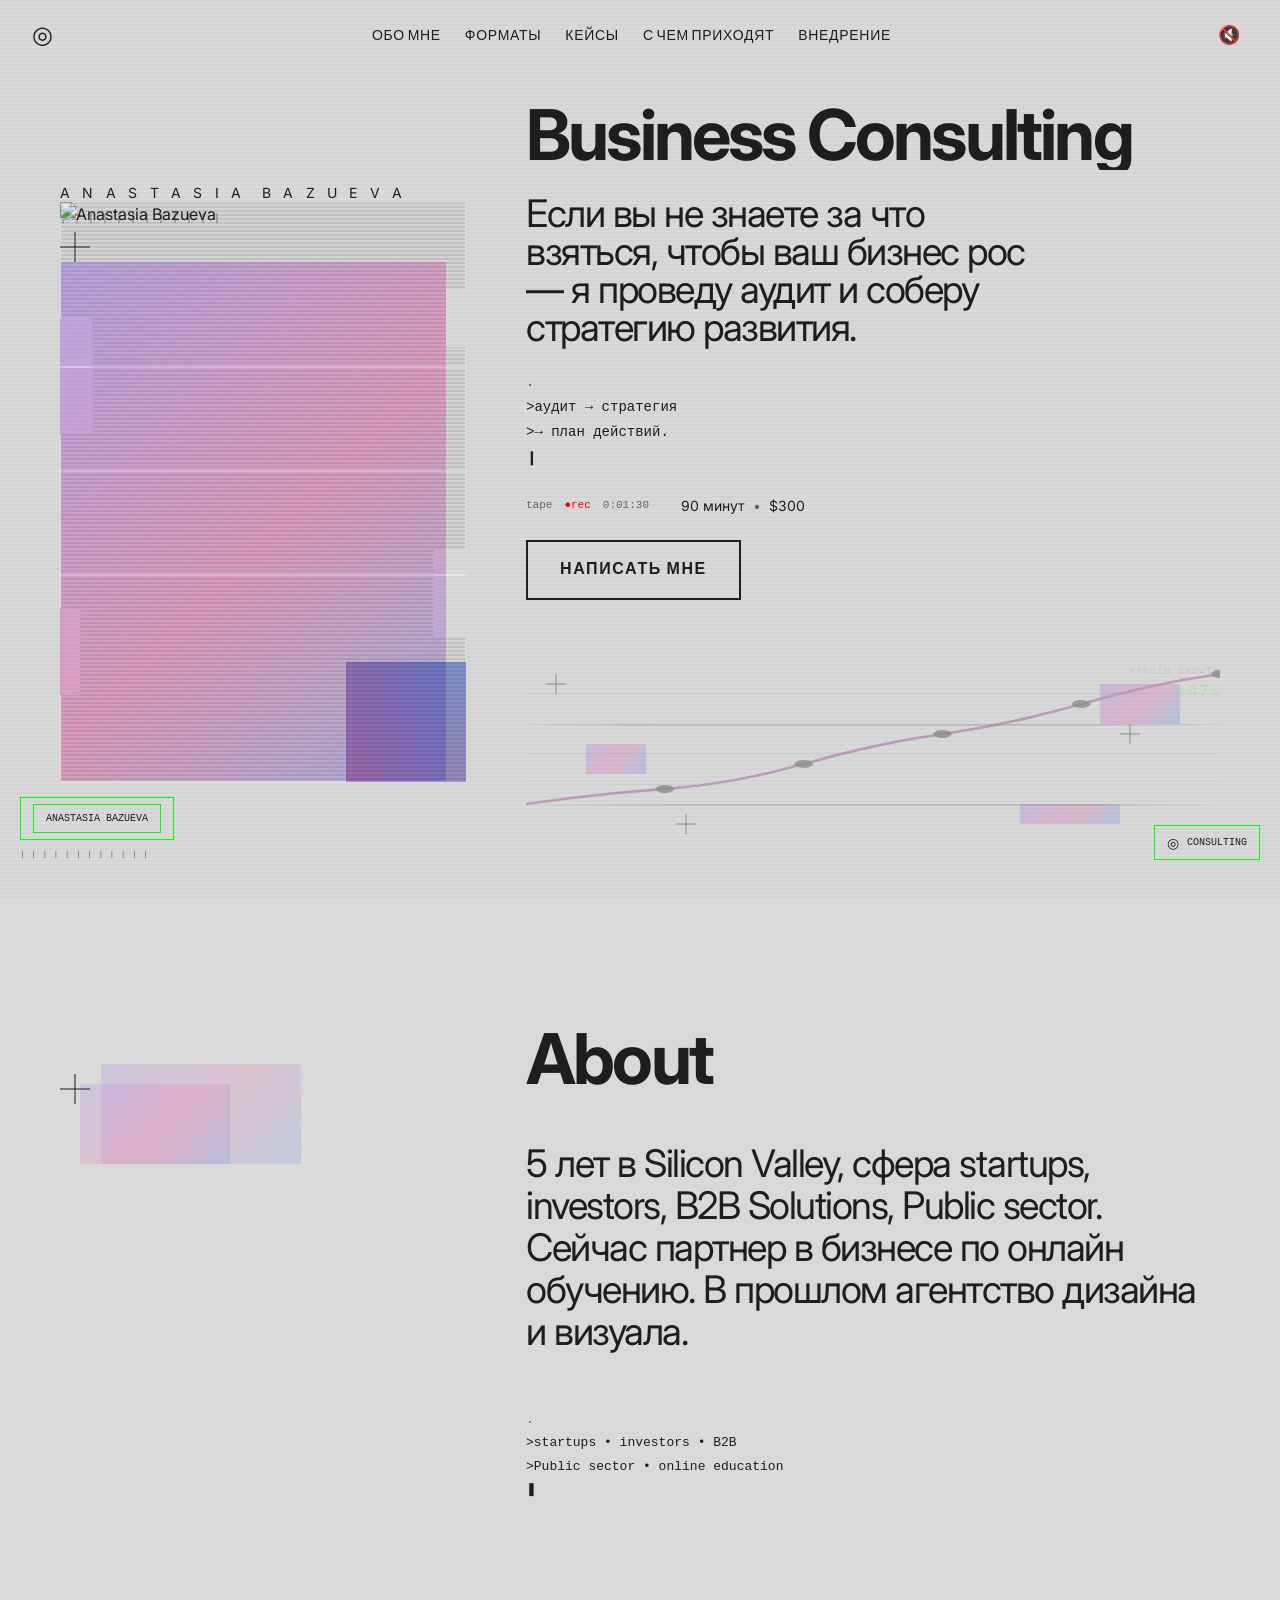
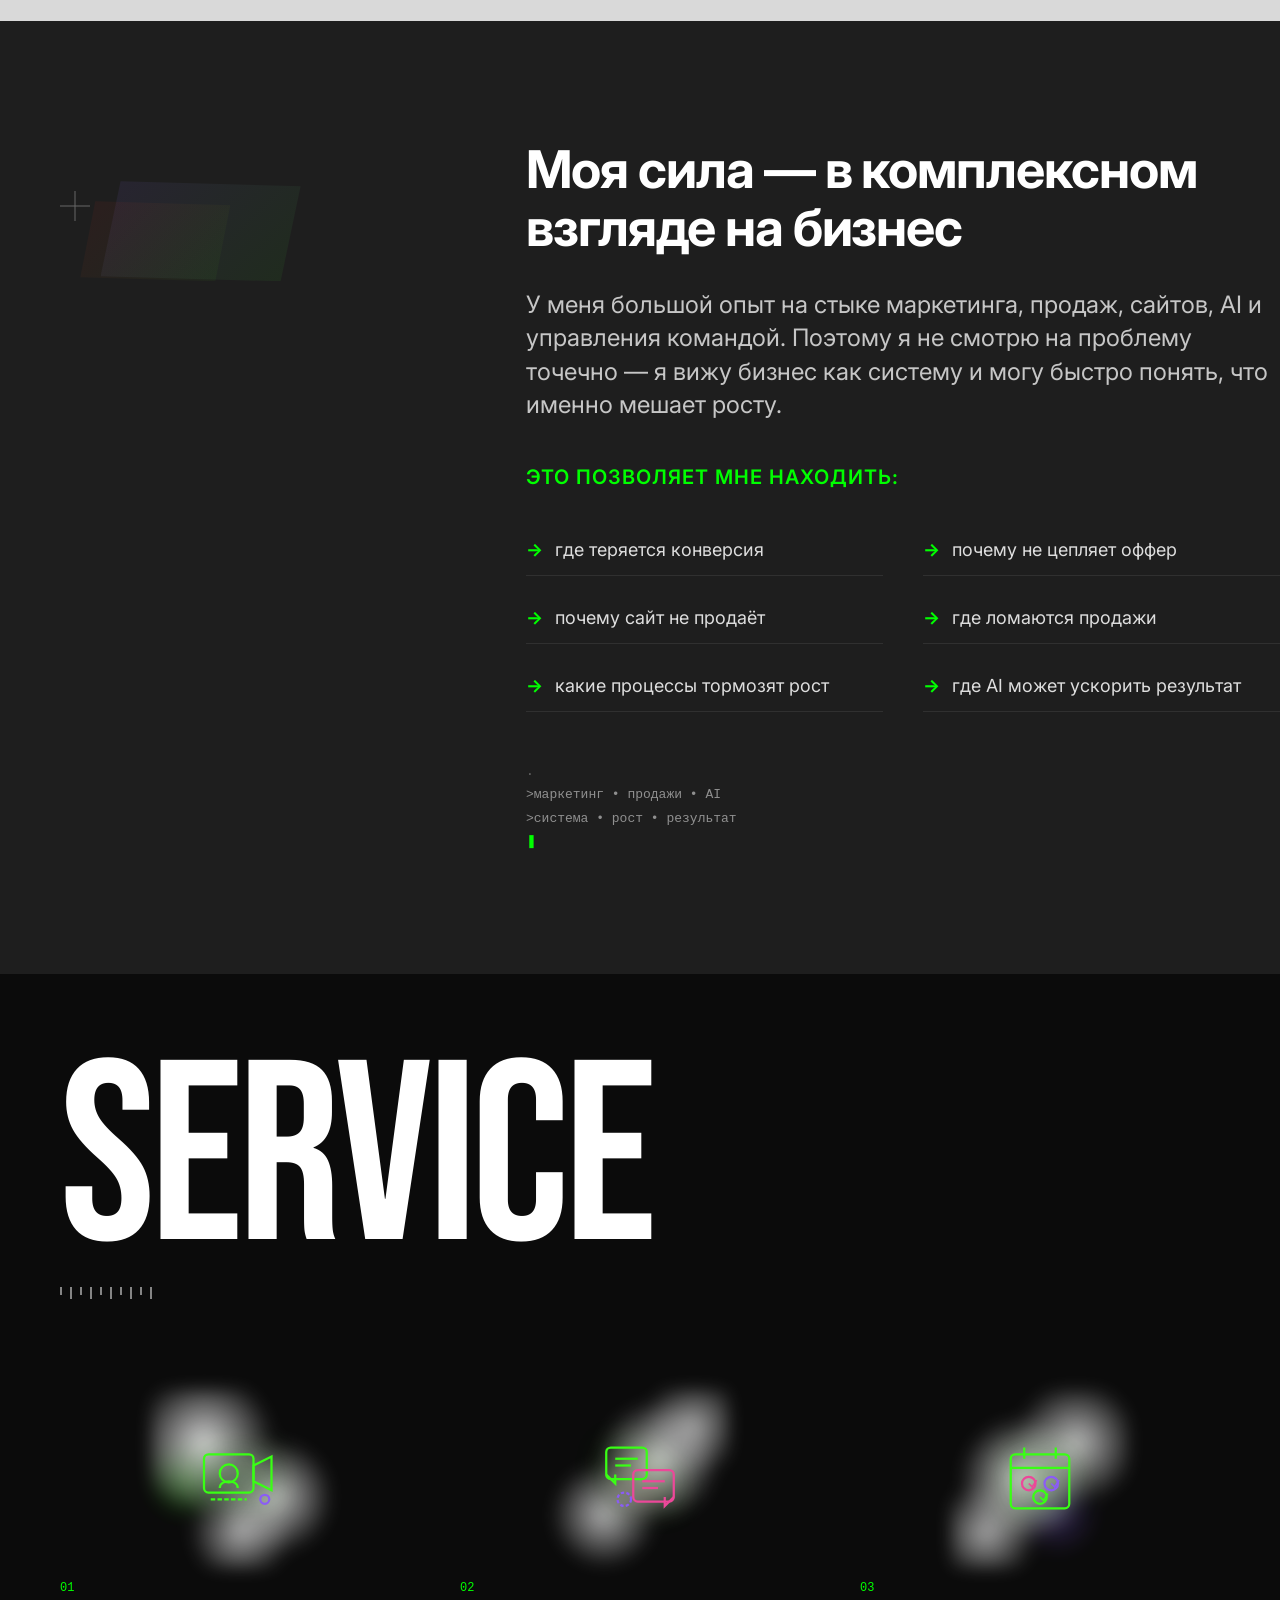
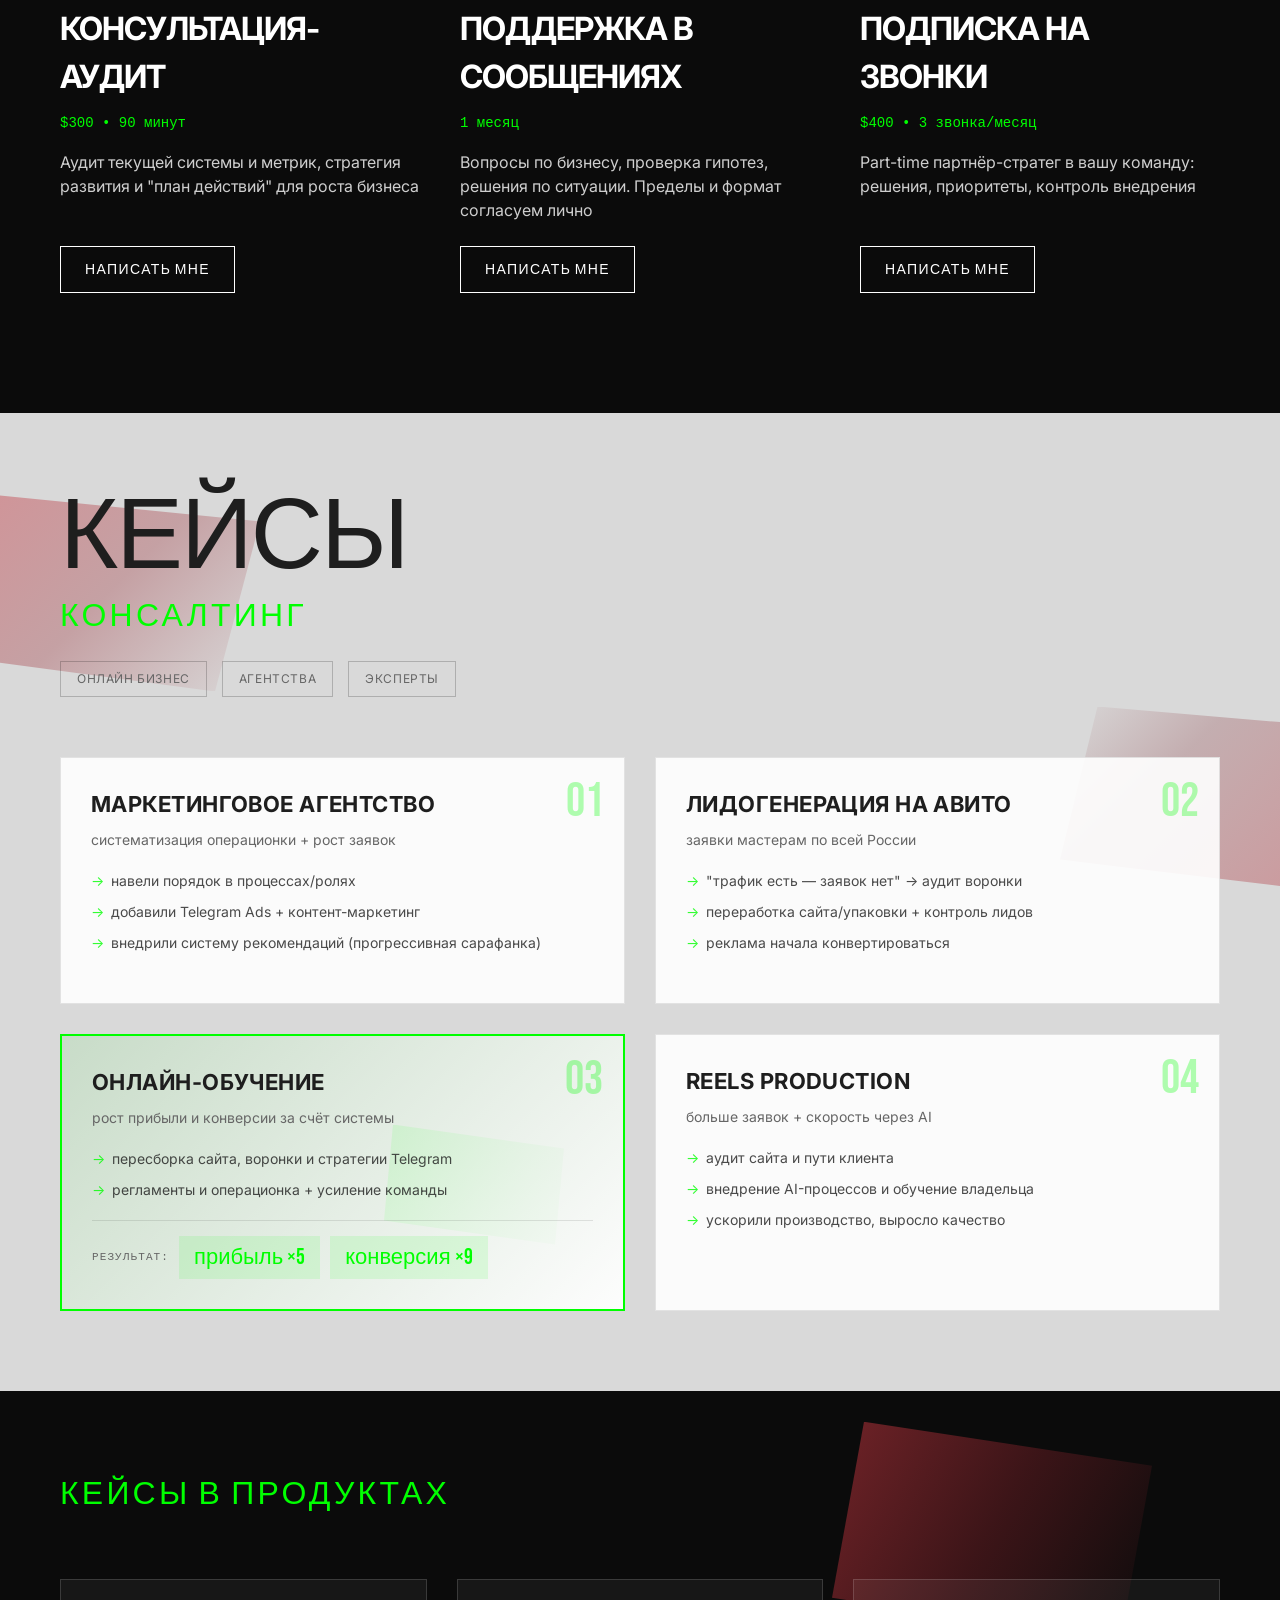
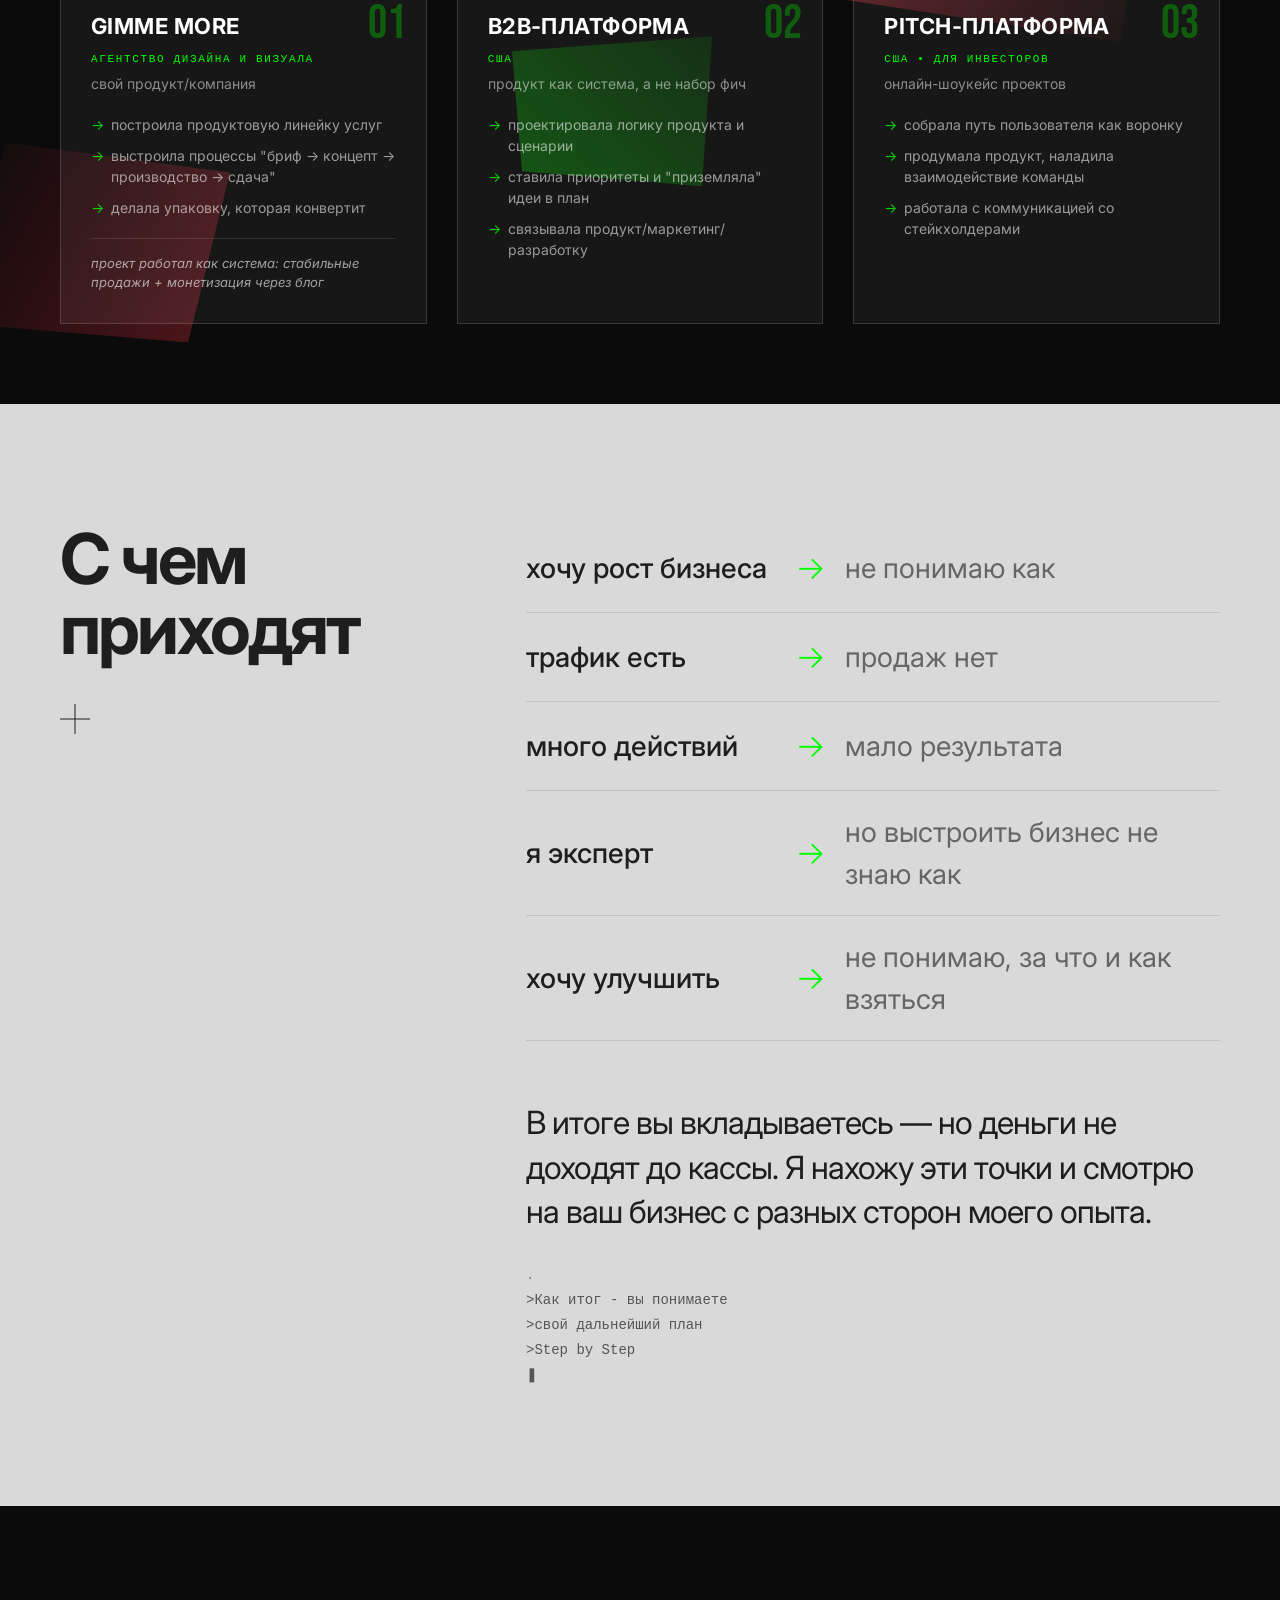
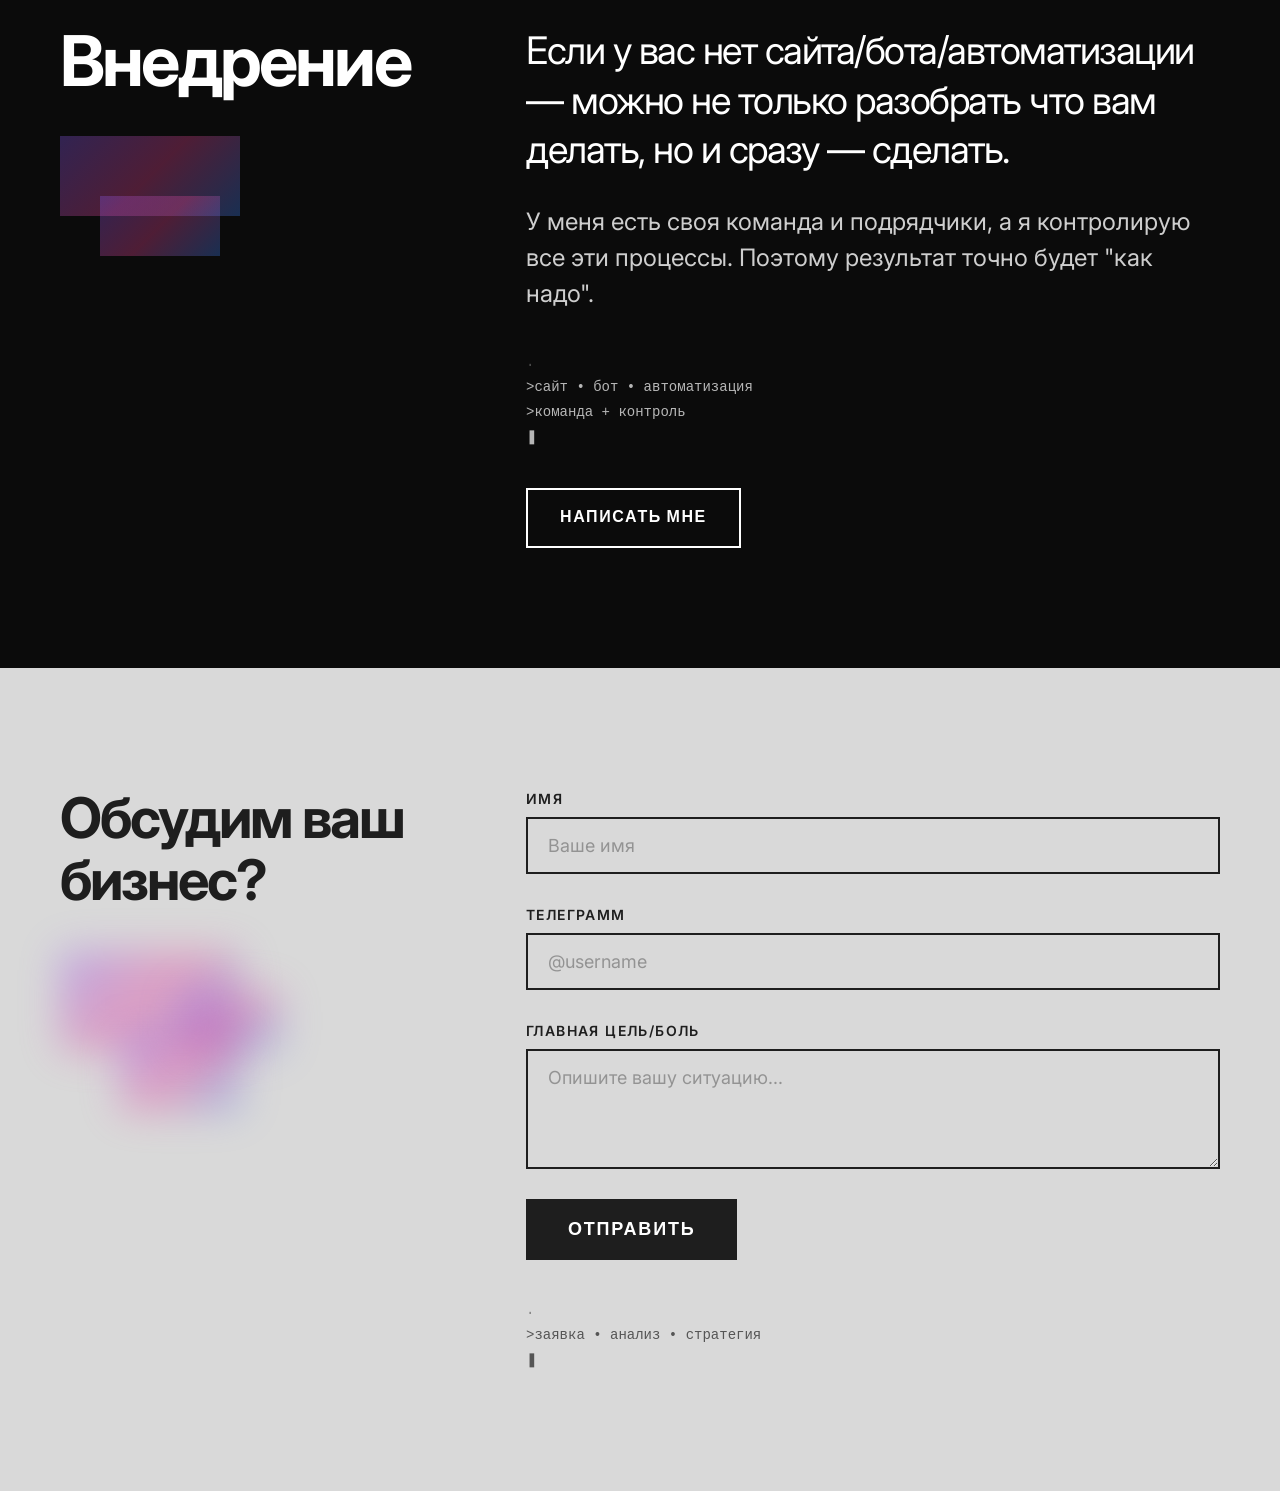
==== index.html @ 1987c14e "Add Strength section - Моя сила в комплексном взгляде на бизнес" ====
<!DOCTYPE html>
<html lang="ru">
<head>
    <meta charset="UTF-8">
    <meta name="viewport" content="width=device-width, initial-scale=1.0">
    
    <!-- Google Site Verification -->
    <meta name="google-site-verification" content="x9IUlZt-P3_y-FMjSWGEfoLqw23lVJNeAgJu95yqfCg" />
    
    <!-- SEO Meta Tags -->
    <title>Бизнес-консультант Анастасия Базуева | Консультации по развитию бизнеса онлайн</title>
    <meta name="description" content="Бизнес-консультант с опытом в Silicon Valley. Аудит бизнеса, стратегия роста, увеличение прибыли. Консультации онлайн: анализ метрик, воронки продаж, план действий. От $300 за сессию.">
    <meta name="keywords" content="бизнес консультант, консультация онлайн бизнеса, как увеличить прибыль, рост бизнеса, аудит бизнеса, стратегия развития бизнеса, бизнес консалтинг, увеличение продаж, воронка продаж, бизнес стратег, консультант по бизнесу онлайн">
    <meta name="author" content="Анастасия Базуева">
    <meta name="robots" content="index, follow">
    <link rel="canonical" href="https://bazuevaconasulting.netlify.app/">
    
    <!-- Open Graph / Facebook -->
    <meta property="og:type" content="website">
    <meta property="og:url" content="https://bazuevaconasulting.netlify.app/">
    <meta property="og:title" content="Бизнес-консультант Анастасия Базуева | Стратегия роста вашего бизнеса">
    <meta property="og:description" content="Аудит бизнеса и стратегия развития от консультанта с опытом в Silicon Valley. Консультации онлайн от $300.">
    <meta property="og:image" content="https://bazuevaconasulting.netlify.app/photo.png">
    <meta property="og:locale" content="ru_RU">
    
    <!-- Twitter -->
    <meta name="twitter:card" content="summary_large_image">
    <meta name="twitter:url" content="https://bazuevaconasulting.netlify.app/">
    <meta name="twitter:title" content="Бизнес-консультант Анастасия Базуева | Стратегия роста вашего бизнеса">
    <meta name="twitter:description" content="Аудит бизнеса и стратегия развития от консультанта с опытом в Silicon Valley. Консультации онлайн от $300.">
    <meta name="twitter:image" content="https://bazuevaconasulting.netlify.app/photo.png">
    <link rel="preconnect" href="https://fonts.googleapis.com">
    <link rel="preconnect" href="https://fonts.gstatic.com" crossorigin>
    <link href="https://fonts.googleapis.com/css2?family=Bebas+Neue&family=Inter:wght@400;500;600;700&display=swap" rel="stylesheet">
    <link rel="stylesheet" href="styles.css">
    
    <!-- Schema.org Structured Data -->
    <script type="application/ld+json">
    {
        "@context": "https://schema.org",
        "@type": "ProfessionalService",
        "name": "Анастасия Базуева - Бизнес Консалтинг",
        "description": "Бизнес-консультант с опытом в Silicon Valley. Аудит бизнеса, стратегия роста, увеличение прибыли.",
        "url": "https://bazuevaconasulting.netlify.app/",
        "image": "https://bazuevaconasulting.netlify.app/photo.png",
        "priceRange": "$300-$400",
        "serviceType": ["Бизнес-консультации", "Аудит бизнеса", "Стратегия развития"],
        "founder": {
            "@type": "Person",
            "name": "Анастасия Базуева",
            "jobTitle": "Бизнес-консультант",
            "sameAs": "https://t.me/nastyabazueva"
        },
        "hasOfferCatalog": {
            "@type": "OfferCatalog",
            "name": "Услуги консалтинга",
            "itemListElement": [
                {
                    "@type": "Offer",
                    "name": "Консультация-аудит",
                    "description": "Аудит текущей системы и метрик, стратегия развития",
                    "price": "300",
                    "priceCurrency": "USD"
                },
                {
                    "@type": "Offer",
                    "name": "Подписка на звонки",
                    "description": "Part-time партнёр-стратег в вашу команду",
                    "price": "400",
                    "priceCurrency": "USD"
                }
            ]
        }
    }
    </script>
</head>
<body>
    <!-- Глобальные глитч-эффекты -->
    <div class="glitch-lines"></div>
    <div class="glitch-bar glitch-bar--1"></div>
    <div class="glitch-bar glitch-bar--2"></div>
    <div class="glitch-bar glitch-bar--3"></div>
    
    <!-- Canvas для эффекта шума -->
    <canvas id="noise-canvas"></canvas>

    <!-- Header -->
    <header class="header">
        <div class="header__container">
            <div class="header__logo">
                <a href="#" class="header__logo-link">
                    <span class="header__icon">◎</span>
                </a>
            </div>
            
            <nav class="header__nav">
                <a href="#about" class="nav__link">ОБО МНЕ</a>
                <a href="#formats" class="nav__link">ФОРМАТЫ</a>
                <a href="#cases" class="nav__link">КЕЙСЫ</a>
                <a href="#problems" class="nav__link">С ЧЕМ ПРИХОДЯТ</a>
                <a href="#implementation" class="nav__link">ВНЕДРЕНИЕ</a>
            </nav>
            
            <button class="header__sound-btn">
                <span class="sound-icon">🔇</span>
            </button>
        </div>
    </header>

    <!-- Floating Side Labels -->
    <div class="floating-label floating-label--left">
        <a href="#" class="floating-label__link">
            <span class="floating-label__box">ANASTASIA BAZUEVA</span>
        </a>
        <span class="floating-label__ticker">| | | | | | | | | | | |</span>
    </div>
    
    <div class="floating-label floating-label--right">
        <a href="#" class="floating-label__link">
            <span class="floating-label__icon">◎</span>
            <span class="floating-label__text">CONSULTING</span>
        </a>
    </div>

    <!-- Hero Section -->
    <section class="hero">
        <div class="hero__container">
            <!-- Левая часть - Глитч-элементы -->
            <div class="hero__left">
                <div class="hero__brand">
                    <span class="brand__name">A N A S T A S I A&nbsp;&nbsp;B A Z U E V A</span>
                    <span class="brand__ticker">| | | | | | | | | | | |</span>
                </div>
                
                <!-- Декоративный крест -->
                <div class="hero__cross">
                    <span class="cross__horizontal"></span>
                    <span class="cross__vertical"></span>
                </div>
                
                <!-- Фото с глитч-эффектом -->
                <div class="hero__photo-container">
                    <div class="hero__photo-glitch">
                        <img src="photo.png" alt="Anastasia Bazueva" class="hero__photo hero__photo--main">
                        <img src="photo.png" alt="" class="hero__photo hero__photo--r" aria-hidden="true">
                        <img src="photo.png" alt="" class="hero__photo hero__photo--g" aria-hidden="true">
                        <img src="photo.png" alt="" class="hero__photo hero__photo--b" aria-hidden="true">
                    </div>
                    <div class="hero__photo-scanlines"></div>
                    <div class="hero__photo-noise"></div>
                </div>
                
                <!-- Глитч-декоративные элементы -->
                <div class="glitch-decor">
                    <div class="glitch-decor__shape glitch-decor__shape--1"></div>
                    <div class="glitch-decor__shape glitch-decor__shape--2"></div>
                    <div class="glitch-decor__lines">
                        <span></span><span></span><span></span>
                    </div>
                </div>
            </div>
            
            <!-- Правая часть с текстом -->
            <div class="hero__content">
                <div class="hero__title-wrapper">
                    <h1 class="hero__title">Business Consulting</h1>
                </div>
                
                <div class="hero__description">
                    <p class="hero__text">
                        Если вы не знаете за что взяться, чтобы ваш бизнес рос — я проведу аудит и соберу стратегию развития.
                    </p>
                </div>
                
                <div class="hero__terminal">
                    <span class="terminal__prompt">.</span>
                    <span class="terminal__line">>аудит → стратегия</span>
                    <span class="terminal__line">>→ план действий.</span>
                    <span class="terminal__cursor">❙︎</span>
                </div>
                
                <div class="hero__meta">
                    <div class="meta__tape">
                        <span class="tape__label">tape</span>
                        <span class="tape__rec">●rec</span>
                        <span class="tape__time">0:01:30</span>
                    </div>
                    <div class="meta__price">
                        <span class="price__duration">90 минут</span>
                        <span class="price__separator">•</span>
                        <span class="price__amount">$300</span>
                    </div>
                </div>
                
                <a href="#contact" class="hero__cta">
                    <span class="cta__text">НАПИСАТЬ МНЕ</span>
                </a>
                
                <!-- График роста маржи с глитч-элементами -->
                <div class="hero__chart-wrapper">
                    <!-- Крестики -->
                    <div class="chart__cross chart__cross--1">
                        <span class="cross__h"></span>
                        <span class="cross__v"></span>
                    </div>
                    <div class="chart__cross chart__cross--2">
                        <span class="cross__h"></span>
                        <span class="cross__v"></span>
                    </div>
                    <div class="chart__cross chart__cross--3">
                        <span class="cross__h"></span>
                        <span class="cross__v"></span>
                    </div>
                    
                    <!-- Глитч-блоки -->
                    <div class="chart__glitch chart__glitch--1"></div>
                    <div class="chart__glitch chart__glitch--2"></div>
                    <div class="chart__glitch chart__glitch--3"></div>
                    
                    <!-- График -->
                    <div class="hero__chart">
                        <svg class="chart__svg" viewBox="0 0 300 150" preserveAspectRatio="none">
                            <!-- Сетка -->
                            <line class="chart__grid-line" x1="0" y1="30" x2="300" y2="30"/>
                            <line class="chart__grid-line" x1="0" y1="60" x2="300" y2="60"/>
                            <line class="chart__grid-line" x1="0" y1="90" x2="300" y2="90"/>
                            <line class="chart__grid-line" x1="0" y1="120" x2="300" y2="120"/>
                            
                            <!-- Основная линия графика -->
                            <path class="chart__line chart__line--main" d="M0,140 Q30,130 60,125 T120,100 T180,70 T240,40 T300,10" fill="none"/>
                            
                            <!-- Глитч-линии -->
                            <path class="chart__line chart__line--glitch1" d="M0,140 Q30,130 60,125 T120,100 T180,70 T240,40 T300,10" fill="none"/>
                            <path class="chart__line chart__line--glitch2" d="M0,140 Q30,130 60,125 T120,100 T180,70 T240,40 T300,10" fill="none"/>
                            
                            <!-- Заливка под графиком -->
                            <path class="chart__area" d="M0,140 Q30,130 60,125 T120,100 T180,70 T240,40 T300,10 L300,150 L0,150 Z"/>
                            
                            <!-- Точки -->
                            <circle class="chart__dot" cx="60" cy="125" r="4"/>
                            <circle class="chart__dot" cx="120" cy="100" r="4"/>
                            <circle class="chart__dot" cx="180" cy="70" r="4"/>
                            <circle class="chart__dot" cx="240" cy="40" r="4"/>
                            <circle class="chart__dot" cx="300" cy="10" r="4"/>
                        </svg>
                        <div class="chart__label">
                            <span class="chart__label-text">margin growth</span>
                            <span class="chart__label-value">+47%</span>
                        </div>
                    </div>
                    
                    <!-- Дополнительные глитч-полосы -->
                    <div class="chart__scanline chart__scanline--1"></div>
                    <div class="chart__scanline chart__scanline--2"></div>
                </div>
            </div>
        </div>
    </section>

    <!-- About Section -->
    <section id="about" class="about">
        <div class="about__container">
            <!-- Левая часть - с глитч-элементами -->
            <div class="about__left">
                <div class="about__glitch-decor">
                    <div class="about__glitch-shape about__glitch-shape--1"></div>
                    <div class="about__glitch-shape about__glitch-shape--2"></div>
                </div>
                <div class="about__cross">
                    <span class="cross__horizontal"></span>
                    <span class="cross__vertical"></span>
                </div>
            </div>
            
            <!-- Правая часть - весь контент -->
            <div class="about__content">
                <h2 class="about__title">About</h2>
                
                <div class="about__text-block">
                    <p class="about__text">
                        5 лет в Silicon Valley, сфера startups, investors, B2B Solutions, Public sector. Сейчас партнер в бизнесе по онлайн обучению. В прошлом агентство дизайна и визуала.
                    </p>
                </div>
                
                <div class="about__terminal">
                    <span class="terminal__prompt">.</span>
                    <span class="terminal__line">>startups • investors • B2B</span>
                    <span class="terminal__line">>Public sector • online education</span>
                    <span class="terminal__cursor">❚︎</span>
                </div>
            </div>
        </div>
    </section>


    <!-- Strength Section -->
    <section id="strength" class="strength">
        <div class="strength__container">
            <!-- Левая часть - декор -->
            <div class="strength__left">
                <div class="strength__glitch-decor">
                    <div class="strength__glitch-shape strength__glitch-shape--1"></div>
                    <div class="strength__glitch-shape strength__glitch-shape--2"></div>
                </div>
                <div class="strength__cross">
                    <span class="cross__horizontal"></span>
                    <span class="cross__vertical"></span>
                </div>
            </div>
            
            <!-- Правая часть - контент -->
            <div class="strength__content">
                <h2 class="strength__title">Моя сила — в комплексном взгляде на бизнес</h2>
                
                <div class="strength__text-block">
                    <p class="strength__text">
                        У меня большой опыт на стыке маркетинга, продаж, сайтов, AI и управления командой.
                        Поэтому я не смотрю на проблему точечно — я вижу бизнес как систему и могу быстро понять, что именно мешает росту.
                    </p>
                </div>
                
                <div class="strength__subtitle">
                    <span class="strength__subtitle-text">Это позволяет мне находить:</span>
                </div>
                
                <div class="strength__bullets">
                    <div class="strength__bullet">
                        <span class="strength__bullet-arrow">&rarr;</span>
                        <span class="strength__bullet-text">где теряется конверсия</span>
                    </div>
                    <div class="strength__bullet">
                        <span class="strength__bullet-arrow">&rarr;</span>
                        <span class="strength__bullet-text">почему не цепляет оффер</span>
                    </div>
                    <div class="strength__bullet">
                        <span class="strength__bullet-arrow">&rarr;</span>
                        <span class="strength__bullet-text">почему сайт не продаёт</span>
                    </div>
                    <div class="strength__bullet">
                        <span class="strength__bullet-arrow">&rarr;</span>
                        <span class="strength__bullet-text">где ломаются продажи</span>
                    </div>
                    <div class="strength__bullet">
                        <span class="strength__bullet-arrow">&rarr;</span>
                        <span class="strength__bullet-text">какие процессы тормозят рост</span>
                    </div>
                    <div class="strength__bullet">
                        <span class="strength__bullet-arrow">&rarr;</span>
                        <span class="strength__bullet-text">где AI может ускорить результат</span>
                    </div>
                </div>
                
                <div class="strength__terminal">
                    <span class="terminal__prompt">.</span>
                    <span class="terminal__line">&gt;маркетинг &bull; продажи &bull; AI</span>
                    <span class="terminal__line">&gt;система &bull; рост &bull; результат</span>
                    <span class="terminal__cursor">&#10074;&#xFE0E;</span>
                </div>
            </div>
        </div>
    </section>

    <!-- Formats Section -->
    <section id="formats" class="formats">
        <!-- Большой заголовок SERVICE -->
        <div class="formats__header">
            <h2 class="formats__title">SERVICE</h2>
            <div class="formats__ticker">
                <span></span><span></span><span></span><span></span><span></span>
                <span></span><span></span><span></span><span></span><span></span>
            </div>
        </div>
        
        <!-- Карточки услуг -->
        <div class="formats__container">
            <div class="formats__grid">
                <!-- Карточка 01 -->
                <div class="format-card">
                    <div class="format-card__visual">
                        <div class="format-card__splatter"></div>
                        <div class="format-card__icon">
                            <!-- Иконка видеозвонка/консультации -->
                            <svg viewBox="0 0 80 80" fill="none" xmlns="http://www.w3.org/2000/svg">
                                <rect x="8" y="18" width="44" height="34" rx="4" stroke="#39FF14" stroke-width="2"/>
                                <path d="M52 28L68 20V50L52 42V28Z" stroke="#39FF14" stroke-width="2"/>
                                <circle cx="30" cy="35" r="8" stroke="#39FF14" stroke-width="2"/>
                                <path d="M22 48C22 44 26 42 30 42C34 42 38 44 38 48" stroke="#39FF14" stroke-width="2"/>
                                <line x1="14" y1="58" x2="46" y2="58" stroke="#39FF14" stroke-width="2" stroke-dasharray="4 2"/>
                                <circle cx="62" cy="58" r="4" stroke="#8B5CF6" stroke-width="2"/>
                            </svg>
                        </div>
                    </div>
                    <div class="format-card__content">
                        <div class="format-card__number">01</div>
                        <h3 class="format-card__title-big">Консультация-аудит</h3>
                        <div class="format-card__price">$300 • 90 минут</div>
                        <p class="format-card__desc">Аудит текущей системы и метрик, стратегия развития и "план действий" для роста бизнеса</p>
                        <a href="#contact" class="format-card__cta">НАПИСАТЬ МНЕ</a>
                    </div>
                </div>
                
                <!-- Карточка 02 -->
                <div class="format-card">
                    <div class="format-card__visual">
                        <div class="format-card__splatter format-card__splatter--2"></div>
                        <div class="format-card__icon">
                            <!-- Иконка чата/сообщений -->
                            <svg viewBox="0 0 80 80" fill="none" xmlns="http://www.w3.org/2000/svg">
                                <rect x="10" y="12" width="36" height="28" rx="4" stroke="#39FF14" stroke-width="2"/>
                                <path d="M10 36L18 44V36" stroke="#39FF14" stroke-width="2"/>
                                <line x1="18" y1="22" x2="38" y2="22" stroke="#39FF14" stroke-width="2"/>
                                <line x1="18" y1="28" x2="32" y2="28" stroke="#39FF14" stroke-width="2"/>
                                <rect x="34" y="32" width="36" height="28" rx="4" stroke="#EC4899" stroke-width="2"/>
                                <path d="M70 56L62 64V56" stroke="#EC4899" stroke-width="2"/>
                                <line x1="42" y1="42" x2="62" y2="42" stroke="#EC4899" stroke-width="2"/>
                                <line x1="42" y1="48" x2="56" y2="48" stroke="#EC4899" stroke-width="2"/>
                                <circle cx="26" cy="58" r="6" stroke="#8B5CF6" stroke-width="2" stroke-dasharray="3 2"/>
                            </svg>
                        </div>
                    </div>
                    <div class="format-card__content">
                        <div class="format-card__number">02</div>
                        <h3 class="format-card__title-big">Поддержка в сообщениях</h3>
                        <div class="format-card__price">1 месяц</div>
                        <p class="format-card__desc">Вопросы по бизнесу, проверка гипотез, решения по ситуации. Пределы и формат согласуем лично</p>
                        <a href="#contact" class="format-card__cta">НАПИСАТЬ МНЕ</a>
                    </div>
                </div>
                
                <!-- Карточка 03 -->
                <div class="format-card">
                    <div class="format-card__visual">
                        <div class="format-card__splatter format-card__splatter--3"></div>
                        <div class="format-card__icon">
                            <!-- Иконка звонков/календаря -->
                            <svg viewBox="0 0 80 80" fill="none" xmlns="http://www.w3.org/2000/svg">
                                <rect x="14" y="18" width="52" height="48" rx="4" stroke="#39FF14" stroke-width="2"/>
                                <line x1="14" y1="30" x2="66" y2="30" stroke="#39FF14" stroke-width="2"/>
                                <line x1="26" y1="12" x2="26" y2="22" stroke="#39FF14" stroke-width="2"/>
                                <line x1="54" y1="12" x2="54" y2="22" stroke="#39FF14" stroke-width="2"/>
                                <circle cx="30" cy="44" r="6" stroke="#EC4899" stroke-width="2"/>
                                <circle cx="50" cy="44" r="6" stroke="#8B5CF6" stroke-width="2"/>
                                <circle cx="40" cy="56" r="6" stroke="#39FF14" stroke-width="2"/>
                                <path d="M30 44L33 47L37 41" stroke="#EC4899" stroke-width="1.5"/>
                                <path d="M50 44L53 47L57 41" stroke="#8B5CF6" stroke-width="1.5"/>
                                <path d="M40 56L43 59L47 53" stroke="#39FF14" stroke-width="1.5"/>
                            </svg>
                        </div>
                    </div>
                    <div class="format-card__content">
                        <div class="format-card__number">03</div>
                        <h3 class="format-card__title-big">Подписка на звонки</h3>
                        <div class="format-card__price">$400 • 3 звонка/месяц</div>
                        <p class="format-card__desc">Part-time партнёр-стратег в вашу команду: решения, приоритеты, контроль внедрения</p>
                        <a href="#contact" class="format-card__cta">НАПИСАТЬ МНЕ</a>
                    </div>
                </div>
            </div>
        </div>
    </section>

    <!-- Кейсы Section -->
    <section id="cases" class="cases">
        <!-- Кейсы консалтинга -->
        <div class="cases__block cases__block--consulting">
            <!-- Глитч-декор для консалтинга -->
            <div class="cases__glitch-decor">
                <div class="cases__glitch-shape cases__glitch-shape--1"></div>
                <div class="cases__glitch-shape cases__glitch-shape--2"></div>
                <div class="cases__glitch-shape cases__glitch-shape--3"></div>
                <div class="cases__glitch-line cases__glitch-line--1"></div>
                <div class="cases__glitch-line cases__glitch-line--2"></div>
                <div class="cases__glitch-line cases__glitch-line--3"></div>
            </div>
            <div class="cases__header">
                <h2 class="cases__title">Кейсы</h2>
                <div class="cases__subtitle">консалтинг</div>
                <div class="cases__tags">
                    <span class="cases__tag">онлайн бизнес</span>
                    <span class="cases__tag">агентства</span>
                    <span class="cases__tag">эксперты</span>
                </div>
            </div>
            
            <div class="cases__grid">
                <!-- Кейс 1 -->
                <div class="case-card">
                    <div class="case-card__number">01</div>
                    <h3 class="case-card__title">Маркетинговое агентство</h3>
                    <div class="case-card__subtitle">систематизация операционки + рост заявок</div>
                    <ul class="case-card__list">
                        <li>навели порядок в процессах/ролях</li>
                        <li>добавили Telegram Ads + контент-маркетинг</li>
                        <li>внедрили систему рекомендаций (прогрессивная сарафанка)</li>
                    </ul>
                </div>
                
                <!-- Кейс 2 -->
                <div class="case-card">
                    <div class="case-card__number">02</div>
                    <h3 class="case-card__title">Лидогенерация на Авито</h3>
                    <div class="case-card__subtitle">заявки мастерам по всей России</div>
                    <ul class="case-card__list">
                        <li>"трафик есть — заявок нет" → аудит воронки</li>
                        <li>переработка сайта/упаковки + контроль лидов</li>
                        <li>реклама начала конвертироваться</li>
                    </ul>
                </div>
                
                <!-- Кейс 3 -->
                <div class="case-card case-card--highlight">
                    <div class="case-card__number">03</div>
                    <h3 class="case-card__title">Онлайн-обучение</h3>
                    <div class="case-card__subtitle">рост прибыли и конверсии за счёт системы</div>
                    <ul class="case-card__list">
                        <li>пересборка сайта, воронки и стратегии Telegram</li>
                        <li>регламенты и операционка + усиление команды</li>
                    </ul>
                    <div class="case-card__result">
                        <span class="result__label">результат:</span>
                        <span class="result__value">прибыль ×5</span>
                        <span class="result__value">конверсия ×9</span>
                    </div>
                </div>
                
                <!-- Кейс 4 -->
                <div class="case-card">
                    <div class="case-card__number">04</div>
                    <h3 class="case-card__title">Reels Production</h3>
                    <div class="case-card__subtitle">больше заявок + скорость через AI</div>
                    <ul class="case-card__list">
                        <li>аудит сайта и пути клиента</li>
                        <li>внедрение AI-процессов и обучение владельца</li>
                        <li>ускорили производство, выросло качество</li>
                    </ul>
                </div>
            </div>
        </div>
        
        <!-- Кейсы в продуктах -->
        <div class="cases__block cases__block--products">
            <!-- Глитч-декор для продуктов -->
            <div class="cases__glitch-decor cases__glitch-decor--dark">
                <div class="cases__glitch-shape cases__glitch-shape--4"></div>
                <div class="cases__glitch-shape cases__glitch-shape--5"></div>
                <div class="cases__glitch-shape cases__glitch-shape--6"></div>
                <div class="cases__glitch-line cases__glitch-line--4"></div>
                <div class="cases__glitch-line cases__glitch-line--5"></div>
            </div>
            <div class="cases__header">
                <div class="cases__subtitle">кейсы в продуктах</div>
            </div>
            
            <div class="cases__grid cases__grid--products">
                <!-- Продукт 1 -->
                <div class="case-card case-card--product">
                    <div class="case-card__number">01</div>
                    <h3 class="case-card__title">GIMME MORE</h3>
                    <div class="case-card__type">Агентство дизайна и визуала</div>
                    <div class="case-card__subtitle">свой продукт/компания</div>
                    <ul class="case-card__list">
                        <li>построила продуктовую линейку услуг</li>
                        <li>выстроила процессы "бриф → концепт → производство → сдача"</li>
                        <li>делала упаковку, которая конвертит</li>
                    </ul>
                    <div class="case-card__result">
                        <span class="result__text">проект работал как система: стабильные продажи + монетизация через блог</span>
                    </div>
                </div>
                
                <!-- Продукт 2 -->
                <div class="case-card case-card--product">
                    <div class="case-card__number">02</div>
                    <h3 class="case-card__title">B2B-платформа</h3>
                    <div class="case-card__type">США</div>
                    <div class="case-card__subtitle">продукт как система, а не набор фич</div>
                    <ul class="case-card__list">
                        <li>проектировала логику продукта и сценарии</li>
                        <li>ставила приоритеты и "приземляла" идеи в план</li>
                        <li>связывала продукт/маркетинг/разработку</li>
                    </ul>
                </div>
                
                <!-- Продукт 3 -->
                <div class="case-card case-card--product">
                    <div class="case-card__number">03</div>
                    <h3 class="case-card__title">Pitch-платформа</h3>
                    <div class="case-card__type">США • для инвесторов</div>
                    <div class="case-card__subtitle">онлайн-шоукейс проектов</div>
                    <ul class="case-card__list">
                        <li>собрала путь пользователя как воронку</li>
                        <li>продумала продукт, наладила взаимодействие команды</li>
                        <li>работала с коммуникацией со стейкхолдерами</li>
                    </ul>
                </div>
            </div>
        </div>
    </section>

    <!-- С чем приходят Section -->
    <section id="problems" class="problems">
        <div class="problems__container">
            <div class="problems__left">
                <h2 class="problems__title">С чем приходят</h2>
                <div class="problems__cross">
                    <span class="cross__horizontal"></span>
                    <span class="cross__vertical"></span>
                </div>
            </div>
            
            <div class="problems__content">
                <div class="problems__list">
                    <div class="problem-item">
                        <span class="problem-item__left">хочу рост бизнеса</span>
                        <span class="problem-item__arrow">→</span>
                        <span class="problem-item__right">не понимаю как</span>
                    </div>
                    <div class="problem-item">
                        <span class="problem-item__left">трафик есть</span>
                        <span class="problem-item__arrow">→</span>
                        <span class="problem-item__right">продаж нет</span>
                    </div>
                    <div class="problem-item">
                        <span class="problem-item__left">много действий</span>
                        <span class="problem-item__arrow">→</span>
                        <span class="problem-item__right">мало результата</span>
                    </div>
                    <div class="problem-item">
                        <span class="problem-item__left">я эксперт</span>
                        <span class="problem-item__arrow">→</span>
                        <span class="problem-item__right">но выстроить бизнес не знаю как</span>
                    </div>
                    <div class="problem-item">
                        <span class="problem-item__left">хочу улучшить</span>
                        <span class="problem-item__arrow">→</span>
                        <span class="problem-item__right">не понимаю, за что и как взяться</span>
                    </div>
                </div>
                
                <div class="problems__summary">
                    <p class="problems__text">
                        В итоге вы вкладываетесь — но деньги не доходят до кассы. Я нахожу эти точки и смотрю на ваш бизнес с разных сторон моего опыта.
                    </p>
                    <div class="problems__terminal">
                        <span class="terminal__prompt">.</span>
                        <span class="terminal__line">>Как итог - вы понимаете</span>
                        <span class="terminal__line">>свой дальнейший план</span>
                        <span class="terminal__line">>Step by Step</span>
                        <span class="terminal__cursor">❚︎</span>
                    </div>
                </div>
            </div>
        </div>
    </section>

    <!-- Внедрение Section -->
    <section id="implementation" class="implementation">
        <div class="implementation__container">
            <div class="implementation__left">
                <h2 class="implementation__title">Внедрение</h2>
                <div class="implementation__glitch-decor">
                    <div class="implementation__glitch-shape implementation__glitch-shape--1"></div>
                    <div class="implementation__glitch-shape implementation__glitch-shape--2"></div>
                </div>
            </div>
            
            <div class="implementation__content">
                <p class="implementation__text">
                    Если у вас нет сайта/бота/автоматизации — можно не только разобрать что вам делать, но и сразу — сделать.
                </p>
                <p class="implementation__subtext">
                    У меня есть своя команда и подрядчики, а я контролирую все эти процессы. Поэтому результат точно будет "как надо".
                </p>
                
                <div class="implementation__terminal">
                    <span class="terminal__prompt">.</span>
                    <span class="terminal__line">>сайт • бот • автоматизация</span>
                    <span class="terminal__line">>команда + контроль</span>
                    <span class="terminal__cursor">❚︎</span>
                </div>
                
                <a href="#contact" class="implementation__cta">НАПИСАТЬ МНЕ</a>
            </div>
        </div>
    </section>

    <!-- Контакт Section -->
    <section id="contact" class="contact">
        <div class="contact__container">
            <div class="contact__left">
                <h2 class="contact__title">Обсудим ваш бизнес?</h2>
                <div class="contact__glitch-decor">
                    <div class="contact__glitch-shape contact__glitch-shape--1"></div>
                    <div class="contact__glitch-shape contact__glitch-shape--2"></div>
                    <div class="contact__glitch-shape contact__glitch-shape--3"></div>
                </div>
            </div>
            
            <div class="contact__content">
                <form class="contact__form" id="contactForm">
                    <div class="form__group">
                        <label class="form__label" for="name">Имя</label>
                        <input type="text" id="name" name="name" class="form__input" placeholder="Ваше имя" required>
                    </div>
                    
                    <div class="form__group">
                        <label class="form__label" for="telegram">Телеграмм</label>
                        <input type="text" id="telegram" name="telegram" class="form__input" placeholder="@username" required>
                    </div>
                    
                    <div class="form__group">
                        <label class="form__label" for="goal">Главная цель/боль</label>
                        <textarea id="goal" name="goal" class="form__textarea" placeholder="Опишите вашу ситуацию..." rows="4" required></textarea>
                    </div>
                    
                    <button type="submit" class="form__submit">ОТПРАВИТЬ</button>
                </form>
                
                <div class="contact__terminal">
                    <span class="terminal__prompt">.</span>
                    <span class="terminal__line">>заявка • анализ • стратегия</span>
                    <span class="terminal__cursor">❚︎</span>
                </div>
            </div>
        </div>
    </section>

    <script src="script.js"></script>
</body>
</html>
---- styles.css ----
/* ============================================
   ANASTASIA BAZUEVA - Business Consulting
   Стиль: weareomega.io/consulting
   ============================================ */

/* CSS Variables */
:root {
    /* Цвета (точно как на референсе) */
    --color-bg: #D9D9D9;
    --color-dark: #1E1E1E;
    --color-black: #0B0B0B;
    --color-white: #FFFFFF;
    --color-accent: #00FF00; /* Неоново-зелёный */
    --color-gray: #666666;
    --color-glitch-1: #8B5CF6; /* Фиолетовый */
    --color-glitch-2: #EC4899; /* Розовый */
    --color-glitch-3: #3B82F6; /* Синий */
    
    /* Типографика */
    --font-display: 'Bebas Neue', sans-serif;
    --font-body: 'Arial Narrow', 'Inter', sans-serif;
    --font-mono: 'Courier New', monospace;
    
    /* Размеры */
    --header-height: 60px;
    --container-max: 1440px;
    --spacing-unit: 8px;
    
    /* Единая сетка */
    --grid-left: 35%;
    --grid-right: 65%;
    --grid-gap: 60px;
    --section-padding: 60px;
}

/* Reset & Base */
*, *::before, *::after {
    margin: 0;
    padding: 0;
    box-sizing: border-box;
}

html {
    scroll-behavior: smooth;
}

body {
    font-family: var(--font-body);
    background-color: var(--color-bg);
    color: var(--color-dark);
    line-height: 1.5;
    overflow-x: hidden;
}

/* ============================================
   CANVAS - Эффект шума/ряби (усиленный)
   ============================================ */
#noise-canvas {
    position: fixed;
    top: 0;
    left: 0;
    width: 100%;
    height: 100%;
    z-index: 1000;
    pointer-events: none;
    opacity: 0.06;
    mix-blend-mode: overlay;
}

/* ============================================
   HEADER
   ============================================ */
.header {
    position: fixed;
    top: 0;
    left: 0;
    right: 0;
    z-index: 999;
    background: transparent;
    padding: 16px 32px;
}

.header__container {
    max-width: var(--container-max);
    margin: 0 auto;
    display: flex;
    align-items: center;
    justify-content: space-between;
}

.header__logo-link {
    text-decoration: none;
    color: var(--color-dark);
}

.header__icon {
    font-size: 24px;
}

.header__nav {
    display: flex;
    gap: 24px;
}

/* Навигация в стиле Bebas - BOLD, без зачёркивания */
.nav__link {
    font-family: var(--font-display);
    font-size: 14px;
    font-weight: 400;
    text-transform: uppercase;
    text-decoration: none;
    color: var(--color-dark);
    letter-spacing: 0.05em;
    transition: all 0.3s ease;
}

.nav__link:hover {
    color: var(--color-gray);
}

.header__sound-btn {
    background: none;
    border: none;
    cursor: pointer;
    font-size: 18px;
    padding: 8px;
}

/* ============================================
   FLOATING LABELS
   ============================================ */
.floating-label {
    position: fixed;
    z-index: 998;
    display: flex;
    flex-direction: column;
    gap: 8px;
}

.floating-label--left {
    left: 20px;
    bottom: 40px;
}

.floating-label--right {
    right: 20px;
    bottom: 40px;
}

.floating-label__box {
    display: inline-block;
    padding: 6px 12px;
    border: 1px solid var(--color-accent);
    font-family: var(--font-mono);
    font-size: 10px;
    color: var(--color-dark);
    background: transparent;
}

.floating-label__link {
    display: flex;
    align-items: center;
    gap: 8px;
    text-decoration: none;
    padding: 6px 12px;
    border: 1px solid var(--color-accent);
    background: transparent;
    transition: background 0.3s ease;
}

.floating-label__link:hover {
    background: var(--color-accent);
}

.floating-label__icon {
    font-size: 14px;
    color: var(--color-dark);
}

.floating-label__text {
    font-family: var(--font-mono);
    font-size: 10px;
    color: var(--color-dark);
}

.floating-label__ticker {
    font-family: var(--font-mono);
    font-size: 8px;
    color: var(--color-gray);
    letter-spacing: 0.1em;
}

/* ============================================
   HERO SECTION
   ============================================ */
.hero {
    min-height: 100vh;
    display: flex;
    align-items: center;
    position: relative;
    padding: calc(var(--header-height) + 40px) var(--section-padding) 40px;
    overflow: hidden;
}

.hero__container {
    max-width: var(--container-max);
    margin: 0 auto;
    width: 100%;
    display: grid;
    grid-template-columns: var(--grid-left) var(--grid-right);
    gap: var(--grid-gap);
    align-items: center;
}

/* Левая часть - Бренд и глитч */
.hero__left {
    position: relative;
    min-height: 600px;
    padding-right: 40px;
}

.hero__brand {
    display: flex;
    flex-direction: column;
    gap: 8px;
}

.brand__name {
    font-family: var(--font-body);
    font-size: 14px;
    font-weight: 400;
    letter-spacing: 0.3em;
    color: var(--color-dark);
}

.brand__ticker {
    font-family: var(--font-mono);
    font-size: 10px;
    color: var(--color-gray);
    letter-spacing: 0.1em;
}

/* Декоративный крест */
.hero__cross {
    position: absolute;
    left: 0;
    top: 50px;
    width: 30px;
    height: 30px;
    z-index: 10;
}

/* ============================================
   ФОТО С ГЛИТЧ-ЭФФЕКТОМ
   ============================================ */
.hero__photo-container {
    position: absolute;
    top: 20px;
    left: 0;
    width: 100%;
    height: 580px;
    overflow: hidden;
    /* Обрывистые края */
    clip-path: polygon(
        0 0,
        100% 0,
        100% 15%,
        95% 15%,
        95% 25%,
        100% 25%,
        100% 60%,
        92% 60%,
        92% 75%,
        100% 75%,
        100% 100%,
        0 100%,
        0 85%,
        5% 85%,
        5% 70%,
        0 70%,
        0 40%,
        8% 40%,
        8% 20%,
        0 20%
    );
}

.hero__photo-glitch {
    position: relative;
    width: 100%;
    height: 100%;
}

.hero__photo {
    position: absolute;
    top: 0;
    left: 0;
    width: 100%;
    height: 100%;
    object-fit: cover;
}

.hero__photo--main {
    z-index: 3;
}

/* RGB смещение для глитч-эффекта */
.hero__photo--r {
    z-index: 2;
    mix-blend-mode: screen;
    opacity: 0.8;
    filter: grayscale(100%) brightness(1.2);
    animation: glitchR 3s infinite;
}

.hero__photo--g {
    z-index: 1;
    mix-blend-mode: multiply;
    opacity: 0.6;
    filter: hue-rotate(90deg);
    animation: glitchG 4s infinite;
}

.hero__photo--b {
    z-index: 0;
    mix-blend-mode: screen;
    opacity: 0.5;
    filter: hue-rotate(180deg) saturate(2);
    animation: glitchB 2.5s infinite;
}

@keyframes glitchR {
    0%, 100% { transform: translate(0, 0); }
    20% { transform: translate(3px, -2px); }
    40% { transform: translate(-2px, 3px); }
    60% { transform: translate(2px, 1px); }
    80% { transform: translate(-3px, -1px); }
}

@keyframes glitchG {
    0%, 100% { transform: translate(0, 0); }
    25% { transform: translate(-2px, 2px); }
    50% { transform: translate(3px, -3px); }
    75% { transform: translate(-1px, 1px); }
}

@keyframes glitchB {
    0%, 100% { transform: translate(0, 0); }
    33% { transform: translate(2px, 3px); }
    66% { transform: translate(-3px, -2px); }
}

/* Scanlines поверх фото */
.hero__photo-scanlines {
    position: absolute;
    top: 0;
    left: 0;
    right: 0;
    bottom: 0;
    background: repeating-linear-gradient(
        0deg,
        transparent,
        transparent 2px,
        rgba(0, 0, 0, 0.1) 2px,
        rgba(0, 0, 0, 0.1) 4px
    );
    pointer-events: none;
    z-index: 5;
}

/* Шум поверх фото */
.hero__photo-noise {
    position: absolute;
    top: 0;
    left: 0;
    right: 0;
    bottom: 0;
    background-image: url("data:image/svg+xml,%3Csvg viewBox='0 0 200 200' xmlns='http://www.w3.org/2000/svg'%3E%3Cfilter id='noiseFilter'%3E%3CfeTurbulence type='fractalNoise' baseFrequency='0.9' numOctaves='4' stitchTiles='stitch'/%3E%3C/filter%3E%3Crect width='100%25' height='100%25' filter='url(%23noiseFilter)'/%3E%3C/svg%3E");
    opacity: 0.08;
    mix-blend-mode: overlay;
    pointer-events: none;
    z-index: 6;
}

.cross__horizontal,
.cross__vertical {
    position: absolute;
    background: var(--color-dark);
}

.cross__horizontal {
    width: 100%;
    height: 1px;
    top: 50%;
    transform: translateY(-50%);
}

.cross__vertical {
    width: 1px;
    height: 100%;
    left: 50%;
    transform: translateX(-50%);
}

/* ============================================
   ГЛИТЧ-ДЕКОРАТИВНЫЕ ЭЛЕМЕНТЫ
   ============================================ */
.glitch-decor {
    position: absolute;
    top: 80px;
    left: 0;
    right: 0;
    bottom: 0;
    overflow: hidden;
}

.glitch-decor__shape {
    position: absolute;
    border-radius: 0;
}

/* Фиолетовый глитч-блок - позади фото */
.glitch-decor__shape--1 {
    width: 100%;
    height: 620px;
    top: 0;
    left: -20px;
    background: linear-gradient(
        135deg,
        var(--color-glitch-1) 0%,
        var(--color-glitch-2) 50%,
        var(--color-glitch-3) 100%
    );
    opacity: 0.4;
    animation: glitchMove1 4s ease-in-out infinite;
    clip-path: polygon(0 0, 100% 0, 100% 85%, 0 100%);
    z-index: -1;
}

/* Розовый глитч-блок - сбоку */
.glitch-decor__shape--2 {
    width: 150px;
    height: 200px;
    top: 400px;
    right: -30px;
    left: auto;
    background: linear-gradient(
        45deg,
        var(--color-glitch-2) 0%,
        var(--color-glitch-3) 100%
    );
    opacity: 0.6;
    animation: glitchMove2 3s ease-in-out infinite;
    mix-blend-mode: multiply;
    z-index: 7;
}

/* Горизонтальные линии помех */
.glitch-decor__lines {
    position: absolute;
    top: 0;
    left: 0;
    right: 0;
    bottom: 0;
    overflow: hidden;
}

.glitch-decor__lines span {
    position: absolute;
    left: 0;
    right: 0;
    height: 2px;
    background: rgba(255, 255, 255, 0.3);
    animation: scanline 0.1s linear infinite;
}

.glitch-decor__lines span:nth-child(1) { top: 20%; animation-delay: 0s; }
.glitch-decor__lines span:nth-child(2) { top: 40%; animation-delay: 0.02s; }
.glitch-decor__lines span:nth-child(3) { top: 60%; animation-delay: 0.04s; }
.glitch-decor__lines span:nth-child(4) { top: 75%; animation-delay: 0.06s; }
.glitch-decor__lines span:nth-child(5) { top: 90%; animation-delay: 0.08s; }

/* Scanlines эффект */
.glitch-decor__scanlines {
    position: absolute;
    top: 0;
    left: 0;
    right: 0;
    bottom: 0;
    background: repeating-linear-gradient(
        0deg,
        transparent,
        transparent 2px,
        rgba(0, 0, 0, 0.03) 2px,
        rgba(0, 0, 0, 0.03) 4px
    );
    pointer-events: none;
}

@keyframes glitchMove1 {
    0%, 100% { transform: translate(0, 0) skewX(0deg); }
    25% { transform: translate(5px, -5px) skewX(1deg); }
    50% { transform: translate(-3px, 3px) skewX(-0.5deg); }
    75% { transform: translate(2px, -2px) skewX(0.5deg); }
}

@keyframes glitchMove2 {
    0%, 100% { transform: translate(0, 0); opacity: 0.5; }
    33% { transform: translate(-10px, 5px); opacity: 0.3; }
    66% { transform: translate(5px, -3px); opacity: 0.6; }
}

@keyframes glitchMove3 {
    0%, 100% { transform: translate(0, 0) rotate(0deg); }
    50% { transform: translate(8px, -8px) rotate(1deg); }
}

@keyframes scanline {
    0% { transform: translateX(-100%); opacity: 0; }
    50% { opacity: 1; }
    100% { transform: translateX(100%); opacity: 0; }
}

/* Правая часть - Контент */
.hero__content {
    display: flex;
    flex-direction: column;
    gap: 24px;
    max-width: 100%;
    padding-right: var(--section-padding);
    position: relative;
}

.hero__title-wrapper {
    overflow: hidden;
}

/* Заголовок - точные размеры как на референсе: 70.66px */
.hero__title {
    font-family: var(--font-body);
    font-size: 70px;
    font-weight: 700;
    line-height: 70px;
    letter-spacing: -2.8px;
    color: var(--color-dark);
    animation: slideUp 0.8s ease-out;
}

@keyframes slideUp {
    from {
        transform: translateY(100%);
        opacity: 0;
    }
    to {
        transform: translateY(0);
        opacity: 1;
    }
}

/* Основной текст - точные размеры как на референсе: 37.8px */
.hero__description {
    max-width: 500px;
    animation: fadeIn 0.8s ease-out 0.2s both;
}

.hero__text {
    font-family: var(--font-body);
    font-size: 38px;
    font-weight: 400;
    line-height: 38px;
    letter-spacing: -1.5px;
    color: var(--color-dark);
}

/* Терминальный блок */
.hero__terminal {
    font-family: var(--font-mono);
    font-size: 14px;
    line-height: 1.8;
    color: var(--color-dark);
    animation: fadeIn 0.8s ease-out 0.4s both;
}

.terminal__prompt {
    display: block;
    color: var(--color-gray);
}

.terminal__line {
    display: block;
}

.terminal__cursor {
    animation: blink 1s infinite;
}

@keyframes blink {
    0%, 50% { opacity: 1; }
    51%, 100% { opacity: 0; }
}

@keyframes fadeIn {
    from { opacity: 0; transform: translateY(20px); }
    to { opacity: 1; transform: translateY(0); }
}

/* Мета-информация (tape/rec) */
.hero__meta {
    display: flex;
    align-items: center;
    gap: 32px;
    animation: fadeIn 0.8s ease-out 0.6s both;
}

.meta__tape {
    display: flex;
    align-items: center;
    gap: 12px;
    font-family: var(--font-mono);
    font-size: 11px;
    color: var(--color-gray);
}

.tape__rec {
    color: #FF0000;
}

.meta__price {
    display: flex;
    align-items: center;
    gap: 8px;
    font-family: var(--font-body);
    font-size: 14px;
    font-weight: 400;
}

.price__separator {
    color: var(--color-gray);
}

/* CTA кнопка - увеличенная */
.hero__cta {
    display: inline-flex;
    align-items: center;
    align-self: flex-start;
    padding: 16px 32px;
    border: 2px solid var(--color-dark);
    background: transparent;
    text-decoration: none;
    transition: all 0.3s ease;
    animation: fadeIn 0.8s ease-out 0.8s both;
}

.hero__cta:hover {
    border-color: var(--color-accent);
    background: var(--color-accent);
}

.hero__cta:hover .cta__text {
    color: var(--color-black);
}

.hero__cta .cta__text {
    font-family: var(--font-display);
    font-size: 16px;
    font-weight: 700;
    color: var(--color-dark);
    letter-spacing: 0.1em;
    transition: color 0.3s ease;
}

/* График роста маржи с глитч-элементами */
.hero__chart-wrapper {
    position: relative;
    width: 100%;
    height: 200px;
    margin-top: 40px;
    opacity: 0.4;
}

/* Крестики в стиле референса */
.chart__cross {
    position: absolute;
    width: 20px;
    height: 20px;
}

.chart__cross .cross__h,
.chart__cross .cross__v {
    position: absolute;
    background: var(--color-dark);
}

.chart__cross .cross__h {
    width: 100%;
    height: 1px;
    top: 50%;
    left: 0;
    transform: translateY(-50%);
}

.chart__cross .cross__v {
    width: 1px;
    height: 100%;
    left: 50%;
    top: 0;
    transform: translateX(-50%);
}

.chart__cross--1 {
    top: 10px;
    left: 20px;
}

.chart__cross--2 {
    top: 60px;
    right: 80px;
}

.chart__cross--3 {
    bottom: 30px;
    left: 150px;
}

/* Глитч-блоки */
.chart__glitch {
    position: absolute;
    background: linear-gradient(
        135deg,
        var(--color-glitch-1) 0%,
        var(--color-glitch-2) 50%,
        var(--color-glitch-3) 100%
    );
    opacity: 0.6;
    animation: glitchFloat 4s ease-in-out infinite;
}

.chart__glitch--1 {
    width: 80px;
    height: 40px;
    top: 20px;
    right: 40px;
    animation-delay: 0s;
}

.chart__glitch--2 {
    width: 60px;
    height: 30px;
    top: 80px;
    left: 60px;
    animation-delay: 1s;
}

.chart__glitch--3 {
    width: 100px;
    height: 20px;
    bottom: 40px;
    right: 100px;
    animation-delay: 2s;
}

/* Сканлайны */
.chart__scanline {
    position: absolute;
    left: 0;
    right: 0;
    height: 2px;
    background: linear-gradient(90deg, 
        transparent 0%, 
        var(--color-dark) 20%, 
        var(--color-dark) 80%, 
        transparent 100%
    );
    opacity: 0.3;
    animation: scanlineMove 3s linear infinite;
}

.chart__scanline--1 {
    top: 30%;
}

.chart__scanline--2 {
    top: 70%;
    animation-delay: 1.5s;
}

.hero__chart {
    position: relative;
    width: 100%;
    height: 150px;
}

.chart__svg {
    width: 100%;
    height: 100%;
}

.chart__grid-line {
    stroke: var(--color-dark);
    stroke-width: 0.5;
    opacity: 0.3;
}

.chart__line--main {
    stroke: var(--color-dark);
    stroke-width: 2;
    stroke-linecap: round;
    stroke-dasharray: 500;
    stroke-dashoffset: 500;
    animation: drawLine 3s ease-out forwards;
}

.chart__line--glitch1 {
    stroke: var(--color-glitch-1);
    stroke-width: 2;
    stroke-linecap: round;
    opacity: 0.5;
    transform: translate(2px, -1px);
    stroke-dasharray: 500;
    stroke-dashoffset: 500;
    animation: drawLine 3s ease-out 0.1s forwards, glitchLine 4s ease-in-out infinite 3s;
}

.chart__line--glitch2 {
    stroke: var(--color-glitch-2);
    stroke-width: 2;
    stroke-linecap: round;
    opacity: 0.5;
    transform: translate(-2px, 1px);
    stroke-dasharray: 500;
    stroke-dashoffset: 500;
    animation: drawLine 3s ease-out 0.2s forwards, glitchLine 4s ease-in-out infinite 3.5s reverse;
}

.chart__area {
    fill: url(#chartGradient);
    opacity: 0.1;
    animation: fadeInChart 2s ease-out 1s forwards;
}

.chart__dot {
    fill: var(--color-dark);
    opacity: 0;
    animation: dotAppear 0.3s ease-out forwards;
}

.chart__dot:nth-child(5) { animation-delay: 1s; }
.chart__dot:nth-child(6) { animation-delay: 1.5s; }
.chart__dot:nth-child(7) { animation-delay: 2s; }
.chart__dot:nth-child(8) { animation-delay: 2.5s; }
.chart__dot:nth-child(9) { animation-delay: 3s; }

.chart__label {
    position: absolute;
    top: 0;
    right: 0;
    display: flex;
    flex-direction: column;
    align-items: flex-end;
    font-family: var(--font-mono);
    opacity: 0;
    animation: fadeInChart 1s ease-out 2.5s forwards;
}

.chart__label-text {
    font-size: 10px;
    color: var(--color-gray);
    text-transform: uppercase;
    letter-spacing: 0.1em;
}

.chart__label-value {
    font-size: 18px;
    font-weight: 700;
    color: var(--color-accent);
}

@keyframes drawLine {
    to {
        stroke-dashoffset: 0;
    }
}

@keyframes glitchLine {
    0%, 100% { transform: translate(2px, -1px); opacity: 0.5; }
    25% { transform: translate(-3px, 2px); opacity: 0.3; }
    50% { transform: translate(1px, -2px); opacity: 0.6; }
    75% { transform: translate(-1px, 1px); opacity: 0.4; }
}

@keyframes dotAppear {
    to {
        opacity: 0.8;
    }
}

@keyframes fadeInChart {
    to {
        opacity: 0.3;
    }
}

/* ============================================
   RESPONSIVE
   ============================================ */
@media (max-width: 1024px) {
    .header__nav {
        display: none;
    }
    
    .hero__container {
        grid-template-columns: 1fr;
        gap: 24px;
    }
    
    .hero__left {
        order: 2;
        min-height: auto;
        max-width: 100%;
        display: flex;
        justify-content: center;
    }
    
    .hero__content {
        order: 1;
        padding-right: 0;
    }
    
    .floating-label {
        display: none;
    }
    
    .hero__title {
        font-size: 56px;
        line-height: 1;
    }
    
    .hero__text {
        font-size: 26px;
        line-height: 1.3;
    }
    
    .hero__content {
        gap: 16px;
    }
    
    .glitch-decor__shape--1 {
        width: 200px;
        height: 250px;
    }
    
    .photo-container {
        width: 300px;
        height: 380px;
    }
    
    .hero__chart-wrapper {
        height: 150px;
        margin-top: 20px;
    }
}

@media (max-width: 768px) {
    .header {
        padding: 16px;
    }
    
    .hero {
        padding: calc(var(--header-height) + 20px) 16px 40px;
    }
    
    .hero__container {
        gap: 32px;
    }
    
    .hero__left {
        order: 2;
        display: flex;
        justify-content: center;
    }
    
    .hero__content {
        order: 1;
        gap: 12px;
    }
    
    .hero__title {
        font-size: 48px;
        line-height: 1;
        letter-spacing: -2px;
    }
    
    .hero__text {
        font-size: 22px;
        line-height: 1.3;
        letter-spacing: -0.5px;
    }
    
    .hero__terminal {
        margin: 8px 0;
    }
    
    .hero__meta {
        flex-direction: column;
        align-items: flex-start;
        gap: 12px;
    }
    
    .photo-container {
        width: 280px;
        height: 340px;
    }
    
    .hero__photo-container {
        position: relative;
        top: 0;
        width: 280px;
        height: 340px;
        clip-path: none;
    }
    
    .hero__photo {
        object-fit: contain;
        object-position: center center;
    }
    
    .hero__chart-wrapper {
        height: 120px;
        margin-top: 16px;
    }
}

@media (max-width: 480px) {
    .hero {
        padding: calc(var(--header-height) + 16px) 16px 32px;
    }
    
    .hero__title {
        font-size: 40px;
        line-height: 1;
        letter-spacing: -1.5px;
    }
    
    .hero__text {
        font-size: 18px;
        line-height: 1.4;
    }
    
    .hero__content {
        gap: 10px;
    }
    
    .photo-container {
        width: 240px;
        height: 290px;
    }
    
    .hero__photo-container {
        position: relative;
        top: 0;
        width: 240px;
        height: 290px;
        clip-path: none;
    }
    
    .hero__photo {
        object-fit: contain;
        object-position: center center;
    }
    
    .hero__cta {
        padding: 14px 28px;
    }
    
    .hero__chart-wrapper {
        height: 100px;
        margin-top: 12px;
    }
}


/* ============================================
   ABOUT SECTION
   ============================================ */
.about {
    padding: 120px var(--section-padding);
    background-color: var(--color-bg);
    position: relative;
}

.about__container {
    max-width: var(--container-max);
    margin: 0 auto;
    display: grid;
    grid-template-columns: var(--grid-left) var(--grid-right);
    gap: var(--grid-gap);
    align-items: start;
}

.about__left {
    position: relative;
    min-height: 200px;
}

.about__cross {
    position: absolute;
    left: 0;
    top: 50px;
    width: 30px;
    height: 30px;
}

.about__cross .cross__horizontal,
.about__cross .cross__vertical {
    position: absolute;
    background: var(--color-dark);
}

.about__cross .cross__horizontal {
    width: 100%;
    height: 1px;
    top: 50%;
    transform: translateY(-50%);
}

.about__cross .cross__vertical {
    width: 1px;
    height: 100%;
    left: 50%;
    transform: translateX(-50%);
}

.about__content {
    display: flex;
    flex-direction: column;
    gap: 32px;
    padding-right: var(--section-padding);
}

.about__title {
    font-family: var(--font-body);
    font-size: 70px;
    font-weight: 700;
    line-height: 70px;
    letter-spacing: -2.8px;
    color: var(--color-dark);
    margin-bottom: 16px;
}

.about__text-block {
    max-width: 100%;
}

.about__text {
    font-family: var(--font-body);
    font-size: 38px;
    font-weight: 400;
    line-height: 42px;
    letter-spacing: -1.5px;
    color: var(--color-dark);
}

.about__terminal {
    font-family: var(--font-mono);
    font-size: 13px;
    line-height: 1.8;
    color: var(--color-dark);
    margin-top: 24px;
}

.about__terminal .terminal__prompt {
    display: block;
    color: var(--color-gray);
}

.about__terminal .terminal__line {
    display: block;
}

.about__terminal .terminal__cursor {
    animation: blink 1s infinite;
}

/* About Responsive */
@media (max-width: 1024px) {
    .about__container {
        grid-template-columns: 1fr;
        gap: 32px;
    }
    
    .about__left {
        display: none;
    }
    
    .about__title {
        font-size: 50px;
        line-height: 50px;
    }
    
    .about__text {
        font-size: 28px;
        line-height: 32px;
    }
}

@media (max-width: 768px) {
    .about {
        padding: 80px 16px;
    }
    
    .about__title {
        font-size: 36px;
        line-height: 36px;
    }
    
    .about__text {
        font-size: 22px;
        line-height: 26px;
    }
}


/* ============================================
   ГЛОБАЛЬНЫЕ ГЛИТЧ-ЭФФЕКТЫ
   ============================================ */

/* Глитч-линии по всему сайту */
.glitch-lines {
    position: fixed;
    top: 0;
    left: 0;
    right: 0;
    bottom: 0;
    pointer-events: none;
    z-index: 9999;
    overflow: hidden;
}

.glitch-lines::before {
    content: '';
    position: absolute;
    top: 0;
    left: 0;
    right: 0;
    bottom: 0;
    background: repeating-linear-gradient(
        0deg,
        transparent,
        transparent 2px,
        rgba(0, 0, 0, 0.02) 2px,
        rgba(0, 0, 0, 0.02) 4px
    );
    animation: scanlineMove 8s linear infinite;
}

@keyframes scanlineMove {
    0% { transform: translateY(0); }
    100% { transform: translateY(100px); }
}

/* Случайные глитч-полосы */
.glitch-bar {
    position: fixed;
    left: 0;
    right: 0;
    height: 2px;
    background: linear-gradient(90deg, 
        transparent 0%, 
        var(--color-glitch-1) 20%, 
        var(--color-glitch-2) 50%, 
        var(--color-glitch-3) 80%, 
        transparent 100%
    );
    opacity: 0;
    pointer-events: none;
    z-index: 9998;
    animation: glitchBarAppear 4s ease-in-out infinite;
}

.glitch-bar--1 {
    top: 15%;
    animation-delay: 0s;
}

.glitch-bar--2 {
    top: 45%;
    animation-delay: 1.5s;
}

.glitch-bar--3 {
    top: 75%;
    animation-delay: 3s;
}

@keyframes glitchBarAppear {
    0%, 90%, 100% { opacity: 0; transform: scaleX(0); }
    92%, 98% { opacity: 0.6; transform: scaleX(1); }
}

/* Глитч-блоки для секции About */
.about__glitch-decor {
    position: absolute;
    top: 0;
    left: 0;
    width: 100%;
    height: 100%;
    pointer-events: none;
    overflow: hidden;
}

.about__glitch-shape {
    position: absolute;
    background: linear-gradient(
        135deg,
        var(--color-glitch-1) 0%,
        var(--color-glitch-2) 50%,
        var(--color-glitch-3) 100%
    );
    opacity: 0.15;
}

.about__glitch-shape--1 {
    width: 200px;
    height: 100px;
    top: 20%;
    left: 10%;
    animation: glitchFloat 6s ease-in-out infinite;
}

.about__glitch-shape--2 {
    width: 150px;
    height: 80px;
    bottom: 30%;
    left: 5%;
    animation: glitchFloat 8s ease-in-out infinite reverse;
}

@keyframes glitchFloat {
    0%, 100% { transform: translate(0, 0) skewX(0deg); opacity: 0.15; }
    25% { transform: translate(10px, -5px) skewX(2deg); opacity: 0.25; }
    50% { transform: translate(-5px, 10px) skewX(-1deg); opacity: 0.1; }
    75% { transform: translate(5px, 5px) skewX(1deg); opacity: 0.2; }
}


/* ============================================
   FORMATS SECTION (SERVICES)
   ============================================ */
.formats {
    background-color: var(--color-black);
    padding: 0;
    position: relative;
    overflow: hidden;
}

/* Большой заголовок SERVICE */
.formats__header {
    padding: 80px var(--section-padding) 40px;
    max-width: var(--container-max);
    margin: 0 auto;
    position: relative;
}

.formats__title {
    font-family: var(--font-display);
    font-size: clamp(120px, 20vw, 280px);
    font-weight: 400;
    line-height: 0.85;
    letter-spacing: -0.02em;
    color: var(--color-white);
    text-transform: uppercase;
    margin: 0;
}

.formats__ticker {
    display: flex;
    gap: 8px;
    margin-top: 16px;
}

.formats__ticker span {
    width: 2px;
    height: 12px;
    background: var(--color-white);
    opacity: 0.5;
}

.formats__ticker span:nth-child(odd) {
    height: 8px;
}

/* Контейнер карточек */
.formats__container {
    max-width: var(--container-max);
    margin: 0 auto;
    padding: 60px var(--section-padding) 120px;
}

.formats__grid {
    display: grid;
    grid-template-columns: repeat(3, 1fr);
    gap: 40px;
}

/* Карточка услуги */
.format-card {
    position: relative;
    display: flex;
    flex-direction: column;
    min-height: 400px;
}

/* Визуальный контейнер - splatter + иконка */
.format-card__visual {
    position: relative;
    height: 160px;
    display: flex;
    align-items: center;
    justify-content: center;
    margin-bottom: 20px;
}

/* Splatter эффект на фоне */
.format-card__splatter {
    position: absolute;
    width: 180px;
    height: 180px;
    background: radial-gradient(circle at 30% 30%, rgba(255,255,255,0.9) 0%, transparent 40%),
                radial-gradient(circle at 70% 60%, rgba(255,255,255,0.8) 0%, transparent 35%),
                radial-gradient(circle at 50% 80%, rgba(255,255,255,0.7) 0%, transparent 30%),
                radial-gradient(circle at 20% 50%, rgba(57,255,20,0.3) 0%, transparent 25%);
    filter: blur(8px);
    opacity: 0.9;
    animation: splatterPulse 3s ease-in-out infinite;
    z-index: 1;
}

.format-card__splatter--2 {
    background: radial-gradient(circle at 60% 40%, rgba(255,255,255,0.85) 0%, transparent 40%),
                radial-gradient(circle at 30% 70%, rgba(255,255,255,0.75) 0%, transparent 30%),
                radial-gradient(circle at 80% 20%, rgba(255,255,255,0.65) 0%, transparent 25%),
                radial-gradient(circle at 50% 50%, rgba(236,72,153,0.3) 0%, transparent 30%);
    animation-delay: 1s;
}

.format-card__splatter--3 {
    background: radial-gradient(circle at 40% 50%, rgba(255,255,255,0.9) 0%, transparent 45%),
                radial-gradient(circle at 70% 30%, rgba(255,255,255,0.8) 0%, transparent 35%),
                radial-gradient(circle at 20% 80%, rgba(255,255,255,0.7) 0%, transparent 25%),
                radial-gradient(circle at 60% 70%, rgba(139,92,246,0.3) 0%, transparent 25%);
    animation-delay: 2s;
}

@keyframes splatterPulse {
    0%, 100% { transform: scale(1); opacity: 0.9; }
    50% { transform: scale(1.1); opacity: 0.6; }
}

/* Иконка поверх splatter */
.format-card__icon {
    position: relative;
    z-index: 2;
    display: flex;
    align-items: center;
    justify-content: center;
}

.format-card__icon svg {
    width: 90px;
    height: 90px;
    filter: drop-shadow(0 0 15px rgba(57, 255, 20, 0.4));
    animation: iconFloat 4s ease-in-out infinite;
}

@keyframes iconFloat {
    0%, 100% { transform: translateY(0); }
    50% { transform: translateY(-6px); }
}

/* Контент карточки */
.format-card__content {
    flex: 1;
    display: flex;
    flex-direction: column;
}

.format-card__number {
    font-family: var(--font-mono);
    font-size: 12px;
    color: var(--color-accent);
    margin-bottom: 8px;
}

.format-card__title {
    font-family: var(--font-body);
    font-size: 24px;
    font-weight: 600;
    color: var(--color-white);
    margin: 0 0 8px 0;
    padding: 8px 16px;
    border: 1px solid var(--color-white);
    display: inline-block;
    align-self: flex-start;
}

/* Крупный заголовок без рамки */
.format-card__title-big {
    font-family: var(--font-heading);
    font-size: 32px;
    font-weight: 700;
    color: var(--color-white);
    margin: 0 0 12px 0;
    text-transform: uppercase;
    letter-spacing: -1px;
}

.format-card__price {
    font-family: var(--font-mono);
    font-size: 14px;
    color: var(--color-accent);
    margin-bottom: 16px;
}

.format-card__desc {
    font-family: var(--font-body);
    font-size: 16px;
    line-height: 1.5;
    color: var(--color-white);
    opacity: 0.8;
    margin: 0 0 24px 0;
    flex: 1;
}

.format-card__cta {
    display: inline-block;
    padding: 12px 24px;
    border: 1px solid var(--color-white);
    background: transparent;
    color: var(--color-white);
    font-family: var(--font-display);
    font-size: 14px;
    text-decoration: none;
    text-transform: uppercase;
    letter-spacing: 0.1em;
    transition: all 0.3s ease;
    align-self: flex-start;
}

.format-card__cta:hover {
    background: var(--color-accent);
    border-color: var(--color-accent);
    color: var(--color-black);
}

/* Декоративный крест между карточками */
.formats__cross {
    position: absolute;
    width: 30px;
    height: 30px;
}

/* Responsive для Formats */
@media (max-width: 1024px) {
    .formats__grid {
        grid-template-columns: repeat(2, 1fr);
    }
    
    .formats__title {
        font-size: clamp(80px, 15vw, 180px);
    }
}

@media (max-width: 768px) {
    .formats__grid {
        grid-template-columns: 1fr;
    }
    
    .formats__title {
        font-size: clamp(60px, 12vw, 120px);
    }
    
    .format-card {
        min-height: auto;
    }
}


/* ============================================
   PROBLEMS SECTION (С ЧЕМ ПРИХОДЯТ)
   ============================================ */
.problems {
    padding: 120px var(--section-padding);
    background-color: var(--color-bg);
    position: relative;
}

.problems__container {
    max-width: var(--container-max);
    margin: 0 auto;
    display: grid;
    grid-template-columns: var(--grid-left) var(--grid-right);
    gap: var(--grid-gap);
    align-items: start;
}

.problems__left {
    position: relative;
}

.problems__title {
    font-family: var(--font-body);
    font-size: 70px;
    font-weight: 700;
    line-height: 1;
    letter-spacing: -2.8px;
    color: var(--color-dark);
    margin: 0 0 40px 0;
}

.problems__cross {
    position: relative;
    width: 30px;
    height: 30px;
}

.problems__cross .cross__horizontal,
.problems__cross .cross__vertical {
    position: absolute;
    background: var(--color-dark);
}

.problems__cross .cross__horizontal {
    width: 100%;
    height: 1px;
    top: 50%;
    transform: translateY(-50%);
}

.problems__cross .cross__vertical {
    width: 1px;
    height: 100%;
    left: 50%;
    transform: translateX(-50%);
}

.problems__content {
    padding-left: 0;
    padding-right: var(--section-padding);
}

/* Список проблем со стрелочками */
.problems__list {
    margin-bottom: 60px;
}

.problem-item {
    display: flex;
    align-items: center;
    gap: 20px;
    padding: 20px 0;
    border-bottom: 1px solid rgba(0, 0, 0, 0.1);
    transition: all 0.3s ease;
}

.problem-item:hover {
    padding-left: 10px;
    border-bottom-color: var(--color-accent);
}

.problem-item__left {
    font-family: var(--font-body);
    font-size: 28px;
    font-weight: 500;
    color: var(--color-dark);
    min-width: 250px;
}

.problem-item__arrow {
    font-size: 32px;
    color: var(--color-accent);
    font-weight: 300;
    transition: transform 0.3s ease;
}

.problem-item:hover .problem-item__arrow {
    transform: translateX(10px);
}

.problem-item__right {
    font-family: var(--font-body);
    font-size: 28px;
    font-weight: 400;
    color: var(--color-gray);
}

/* Итоговый текст */
.problems__summary {
    margin-top: 40px;
}

.problems__text {
    font-family: var(--font-body);
    font-size: 32px;
    line-height: 1.4;
    letter-spacing: -1px;
    color: var(--color-dark);
    margin: 0 0 30px 0;
}

.problems__terminal {
    display: flex;
    flex-direction: column;
    gap: 4px;
    font-family: var(--font-mono);
    font-size: 14px;
    color: var(--color-dark);
    opacity: 0.7;
}

.problems__terminal .terminal__line {
    display: block;
}

/* ============================================
   IMPLEMENTATION SECTION (ВНЕДРЕНИЕ)
   ============================================ */
.implementation {
    padding: 120px var(--section-padding);
    background-color: var(--color-black);
    position: relative;
    overflow: hidden;
}

.implementation__container {
    max-width: var(--container-max);
    margin: 0 auto;
    display: grid;
    grid-template-columns: var(--grid-left) var(--grid-right);
    gap: var(--grid-gap);
    align-items: start;
}

.implementation__left {
    position: relative;
}

.implementation__title {
    font-family: var(--font-body);
    font-size: 70px;
    font-weight: 700;
    line-height: 1;
    letter-spacing: -2.8px;
    color: var(--color-white);
    margin: 0 0 40px 0;
}

/* Глитч-декор для Implementation */
.implementation__glitch-decor {
    position: relative;
    height: 150px;
}

.implementation__glitch-shape {
    position: absolute;
    background: linear-gradient(
        135deg,
        var(--color-glitch-1) 0%,
        var(--color-glitch-2) 50%,
        var(--color-glitch-3) 100%
    );
    opacity: 0.3;
}

.implementation__glitch-shape--1 {
    width: 180px;
    height: 80px;
    top: 0;
    left: 0;
    animation: glitchFloat 6s ease-in-out infinite;
}

.implementation__glitch-shape--2 {
    width: 120px;
    height: 60px;
    top: 60px;
    left: 40px;
    animation: glitchFloat 8s ease-in-out infinite reverse;
}

.implementation__content {
    padding-left: 0;
    padding-right: var(--section-padding);
}

.implementation__text {
    font-family: var(--font-body);
    font-size: 38px;
    line-height: 1.3;
    letter-spacing: -1.5px;
    color: var(--color-white);
    margin: 0 0 30px 0;
}

.implementation__subtext {
    font-family: var(--font-body);
    font-size: 24px;
    line-height: 1.5;
    color: var(--color-white);
    opacity: 0.8;
    margin: 0 0 40px 0;
}

.implementation__terminal {
    display: flex;
    flex-direction: column;
    gap: 4px;
    font-family: var(--font-mono);
    font-size: 14px;
    color: var(--color-white);
    opacity: 0.7;
    margin-bottom: 40px;
}

.implementation__terminal .terminal__line {
    display: block;
}

.implementation__cta {
    display: inline-block;
    padding: 16px 32px;
    border: 2px solid var(--color-white);
    background: transparent;
    color: var(--color-white);
    font-family: var(--font-display);
    font-size: 16px;
    font-weight: 700;
    text-decoration: none;
    text-transform: uppercase;
    letter-spacing: 0.1em;
    transition: all 0.3s ease;
}

.implementation__cta:hover {
    background: var(--color-accent);
    border-color: var(--color-accent);
    color: var(--color-black);
}

/* Responsive для Problems и Implementation */
@media (max-width: 1024px) {
    .problems__container,
    .implementation__container {
        grid-template-columns: 1fr;
        gap: 40px;
    }
    
    .problems__title,
    .implementation__title {
        font-size: 50px;
    }
    
    .problem-item__left,
    .problem-item__right {
        font-size: 22px;
    }
    
    .problem-item__left {
        min-width: 180px;
    }
}

@media (max-width: 768px) {
    .problems,
    .implementation {
        padding: 80px 20px;
    }
    
    .problem-item {
        flex-wrap: wrap;
        gap: 10px;
    }
    
    .problem-item__left {
        min-width: auto;
        width: 100%;
    }
    
    .problem-item__arrow {
        display: none;
    }
    
    .problem-item__right {
        width: 100%;
        padding-left: 20px;
        border-left: 2px solid var(--color-accent);
    }
    
    .problems__text,
    .implementation__text {
        font-size: 24px;
    }
}


/* ============================================
   CONTACT SECTION (ФОРМА)
   ============================================ */
.contact {
    padding: 120px var(--section-padding);
    background-color: var(--color-bg);
    position: relative;
}

.contact__container {
    max-width: var(--container-max);
    margin: 0 auto;
    display: grid;
    grid-template-columns: var(--grid-left) var(--grid-right);
    gap: var(--grid-gap);
    align-items: start;
}

.contact__left {
    position: relative;
}

.contact__title {
    font-family: var(--font-body);
    font-size: 56px;
    font-weight: 700;
    line-height: 1.1;
    letter-spacing: -2px;
    color: var(--color-dark);
    margin: 0 0 40px 0;
}

/* Глитч-декор для Contact */
.contact__glitch-decor {
    position: relative;
    height: 200px;
}

.contact__glitch-shape {
    position: absolute;
    background: linear-gradient(
        135deg,
        var(--color-glitch-1) 0%,
        var(--color-glitch-2) 50%,
        var(--color-glitch-3) 100%
    );
    filter: blur(20px);
    opacity: 0.4;
}

.contact__glitch-shape--1 {
    width: 180px;
    height: 100px;
    top: 0;
    left: 0;
    animation: glitchFloat 6s ease-in-out infinite;
}

.contact__glitch-shape--2 {
    width: 120px;
    height: 80px;
    top: 80px;
    left: 60px;
    animation: glitchFloat 8s ease-in-out infinite reverse;
}

.contact__glitch-shape--3 {
    width: 100px;
    height: 60px;
    top: 40px;
    left: 120px;
    animation: glitchFloat 5s ease-in-out infinite;
}

.contact__content {
    padding-left: 0;
    padding-right: var(--section-padding);
}

/* Форма */
.contact__form {
    display: flex;
    flex-direction: column;
    gap: 30px;
    margin-bottom: 40px;
}

.form__group {
    display: flex;
    flex-direction: column;
    gap: 8px;
}

.form__label {
    font-family: var(--font-body);
    font-size: 14px;
    font-weight: 600;
    text-transform: uppercase;
    letter-spacing: 0.1em;
    color: var(--color-dark);
}

.form__input,
.form__textarea {
    font-family: var(--font-body);
    font-size: 18px;
    padding: 16px 20px;
    border: 2px solid var(--color-dark);
    background: transparent;
    color: var(--color-dark);
    transition: all 0.3s ease;
    outline: none;
}

.form__input:focus,
.form__textarea:focus {
    border-color: var(--color-accent);
    box-shadow: 0 0 0 3px rgba(0, 255, 0, 0.1);
}

.form__input::placeholder,
.form__textarea::placeholder {
    color: var(--color-gray);
    opacity: 0.6;
}

.form__textarea {
    resize: vertical;
    min-height: 120px;
}

.form__submit {
    align-self: flex-start;
    padding: 18px 40px;
    border: 2px solid var(--color-dark);
    background: var(--color-dark);
    color: var(--color-white);
    font-family: var(--font-display);
    font-size: 18px;
    font-weight: 700;
    text-transform: uppercase;
    letter-spacing: 0.1em;
    cursor: pointer;
    transition: all 0.3s ease;
}

.form__submit:hover {
    background: var(--color-accent);
    border-color: var(--color-accent);
    color: var(--color-dark);
}

.contact__terminal {
    display: flex;
    flex-direction: column;
    gap: 4px;
    font-family: var(--font-mono);
    font-size: 14px;
    color: var(--color-dark);
    opacity: 0.7;
}

.contact__terminal .terminal__line {
    display: block;
}

/* Responsive для Contact */
@media (max-width: 1024px) {
    .contact__container {
        grid-template-columns: 1fr;
        gap: 40px;
    }
    
    .contact__title {
        font-size: 42px;
    }
}

@media (max-width: 768px) {
    .contact {
        padding: 80px 20px;
    }
    
    .contact__title {
        font-size: 32px;
    }
    
    .form__input,
    .form__textarea {
        font-size: 16px;
        padding: 14px 16px;
    }
}


/* ============================================
   CASES SECTION (КЕЙСЫ)
   ============================================ */
.cases {
    position: relative;
}

.cases__block {
    padding: 80px var(--section-padding);
}

.cases__block--consulting {
    background: var(--color-bg);
}

.cases__block--products {
    background: var(--color-black);
}

.cases__header {
    margin-bottom: 60px;
}

.cases__title {
    font-family: var(--font-display);
    font-size: clamp(60px, 10vw, 100px);
    font-weight: 400;
    letter-spacing: -0.02em;
    text-transform: uppercase;
    color: var(--color-dark);
    margin: 0 0 10px 0;
    line-height: 0.9;
}

.cases__block--products .cases__title {
    color: var(--color-white);
}

.cases__subtitle {
    font-family: var(--font-display);
    font-size: 32px;
    text-transform: uppercase;
    color: var(--color-accent);
    letter-spacing: 0.1em;
    margin-bottom: 20px;
}

.cases__tags {
    display: flex;
    gap: 15px;
    flex-wrap: wrap;
}

.cases__tag {
    font-family: var(--font-body);
    font-size: 12px;
    color: var(--color-gray);
    padding: 8px 16px;
    border: 1px solid rgba(0, 0, 0, 0.2);
    text-transform: uppercase;
    letter-spacing: 0.05em;
}

.cases__grid {
    display: grid;
    grid-template-columns: repeat(2, 1fr);
    gap: 30px;
}

.cases__grid--products {
    grid-template-columns: repeat(3, 1fr);
}

/* Case Card */
.case-card {
    background: rgba(255, 255, 255, 0.9);
    border: 1px solid rgba(0, 0, 0, 0.1);
    padding: 30px;
    position: relative;
    transition: all 0.3s ease;
}

.case-card:hover {
    transform: translateY(-5px);
    box-shadow: 0 10px 40px rgba(0, 0, 0, 0.1);
}

.case-card--highlight {
    background: linear-gradient(135deg, rgba(0, 255, 0, 0.08) 0%, rgba(255, 255, 255, 0.95) 100%);
    border: 2px solid var(--color-accent);
}

.case-card--product {
    background: rgba(255, 255, 255, 0.05);
    border: 1px solid rgba(255, 255, 255, 0.15);
}

.case-card--product:hover {
    background: rgba(255, 255, 255, 0.1);
    border-color: var(--color-accent);
}

.case-card__number {
    font-family: var(--font-display);
    font-size: 48px;
    color: var(--color-accent);
    opacity: 0.3;
    position: absolute;
    top: 20px;
    right: 20px;
    line-height: 1;
}

.case-card__title {
    font-family: var(--font-body);
    font-size: 22px;
    font-weight: 700;
    text-transform: uppercase;
    color: var(--color-dark);
    margin: 0 0 8px 0;
    letter-spacing: 0.02em;
}

.case-card--product .case-card__title {
    color: var(--color-white);
}

.case-card__type {
    font-family: var(--font-mono);
    font-size: 11px;
    text-transform: uppercase;
    color: var(--color-accent);
    letter-spacing: 0.15em;
    margin-bottom: 5px;
}

.case-card__subtitle {
    font-family: var(--font-body);
    font-size: 14px;
    color: var(--color-gray);
    margin-bottom: 20px;
}

.case-card--product .case-card__subtitle {
    color: rgba(255, 255, 255, 0.5);
}

.case-card__list {
    list-style: none;
    padding: 0;
    margin: 0 0 20px 0;
}

.case-card__list li {
    font-family: var(--font-body);
    font-size: 14px;
    color: var(--color-dark);
    opacity: 0.8;
    padding-left: 20px;
    position: relative;
    margin-bottom: 10px;
    line-height: 1.5;
}

.case-card--product .case-card__list li {
    color: rgba(255, 255, 255, 0.7);
}

.case-card__list li::before {
    content: '→';
    position: absolute;
    left: 0;
    color: var(--color-accent);
}

.case-card__result {
    display: flex;
    flex-wrap: wrap;
    gap: 10px;
    align-items: center;
    padding-top: 15px;
    border-top: 1px solid rgba(0, 0, 0, 0.1);
}

.case-card--product .case-card__result {
    border-top-color: rgba(255, 255, 255, 0.1);
}

.result__label {
    font-family: var(--font-mono);
    font-size: 11px;
    text-transform: uppercase;
    color: var(--color-gray);
    letter-spacing: 0.1em;
}

.result__value {
    font-family: var(--font-display);
    font-size: 22px;
    color: var(--color-accent);
    background: rgba(0, 255, 0, 0.1);
    padding: 5px 15px;
}

.result__text {
    font-family: var(--font-body);
    font-size: 13px;
    color: rgba(255, 255, 255, 0.6);
    font-style: italic;
}

/* Responsive Cases */
@media (max-width: 1024px) {
    .cases__grid {
        grid-template-columns: 1fr;
    }
    
    .cases__grid--products {
        grid-template-columns: repeat(2, 1fr);
    }
    
    .cases__title {
        font-size: 56px;
    }
}

@media (max-width: 768px) {
    .cases__block {
        padding: 60px 20px;
    }
    
    .cases__grid--products {
        grid-template-columns: 1fr;
    }
    
    .cases__title {
        font-size: 48px;
    }
    
    .cases__subtitle {
        font-size: 24px;
    }
    
    .case-card {
        padding: 25px;
    }
    
    .case-card__number {
        font-size: 36px;
    }
    
    .case-card__title {
        font-size: 20px;
    }
}


/* ============================================
   CASES GLITCH EFFECTS - Динамичные глитч-эффекты
   ============================================ */

/* Контейнер для глитч-декора */
.cases__glitch-decor {
    position: absolute;
    top: 0;
    left: 0;
    width: 100%;
    height: 100%;
    pointer-events: none;
    overflow: hidden;
    z-index: 0;
}

.cases__block {
    position: relative;
}

.cases__header,
.cases__grid {
    position: relative;
    z-index: 1;
}

/* Глитч-фигуры - цветные блоки */
.cases__glitch-shape {
    position: absolute;
}

/* Консалтинг блок - светлый фон - яркие глитч-объекты */
.cases__glitch-shape--1 {
    width: 300px;
    height: 200px;
    top: 8%;
    left: -40px;
    background: linear-gradient(
        135deg,
        rgba(200, 50, 60, 0.7) 0%,
        rgba(150, 30, 40, 0.5) 50%,
        transparent 100%
    );
    clip-path: polygon(0 0, 100% 15%, 85% 100%, 10% 85%);
    animation: glitchFloat1 6s ease-in-out infinite;
    opacity: 0.6;
}

.cases__glitch-shape--2 {
    width: 250px;
    height: 180px;
    top: 30%;
    right: -30px;
    background: linear-gradient(
        -45deg,
        rgba(180, 40, 50, 0.65) 0%,
        rgba(120, 20, 30, 0.4) 60%,
        transparent 100%
    );
    clip-path: polygon(15% 0, 100% 10%, 90% 100%, 0 85%);
    animation: glitchFloat2 5s ease-in-out infinite;
    opacity: 0.55;
}

.cases__glitch-shape--3 {
    width: 180px;
    height: 120px;
    bottom: 15%;
    left: 30%;
    background: linear-gradient(
        90deg,
        rgba(0, 255, 0, 0.4) 0%,
        rgba(0, 200, 0, 0.2) 100%
    );
    clip-path: polygon(5% 0, 100% 20%, 95% 100%, 0 80%);
    animation: glitchFloat3 7s ease-in-out infinite;
    opacity: 0.5;
}

/* Продуктовый блок - тёмный фон - яркие глитч-объекты */
.cases__glitch-shape--4 {
    width: 320px;
    height: 220px;
    top: 5%;
    right: 10%;
    background: linear-gradient(
        120deg,
        rgba(220, 60, 70, 0.75) 0%,
        rgba(160, 40, 50, 0.5) 50%,
        transparent 100%
    );
    clip-path: polygon(10% 0, 100% 20%, 90% 100%, 0 80%);
    animation: glitchFloat4 5.5s ease-in-out infinite;
    opacity: 0.65;
}

.cases__glitch-shape--5 {
    width: 280px;
    height: 200px;
    bottom: 10%;
    left: -50px;
    background: linear-gradient(
        -60deg,
        rgba(180, 40, 50, 0.7) 0%,
        rgba(130, 25, 35, 0.45) 55%,
        transparent 100%
    );
    clip-path: polygon(20% 0, 100% 15%, 85% 100%, 0 90%);
    animation: glitchFloat5 6.5s ease-in-out infinite;
    opacity: 0.6;
}

.cases__glitch-shape--6 {
    width: 200px;
    height: 150px;
    top: 40%;
    left: 40%;
    background: linear-gradient(
        45deg,
        rgba(0, 255, 0, 0.5) 0%,
        rgba(0, 200, 0, 0.25) 100%
    );
    clip-path: polygon(0 10%, 100% 0, 95% 100%, 5% 90%);
    animation: glitchFloat6 4s ease-in-out infinite;
    opacity: 0.55;
}

/* Глитч-линии - горизонтальные полосы помех */
.cases__glitch-line {
    position: absolute;
    left: 0;
    right: 0;
    height: 2px;
    background: linear-gradient(
        90deg,
        transparent 0%,
        rgba(180, 40, 50, 0.6) 20%,
        rgba(120, 20, 30, 0.8) 40%,
        var(--color-accent) 60%,
        rgba(150, 30, 40, 0.5) 80%,
        transparent 100%
    );
    opacity: 0;
    animation: glitchLineAppear 5s ease-in-out infinite;
}

.cases__glitch-line--1 {
    top: 25%;
    animation-delay: 0s;
}

.cases__glitch-line--2 {
    top: 55%;
    animation-delay: 1.5s;
}

.cases__glitch-line--3 {
    top: 80%;
    animation-delay: 3s;
}

.cases__glitch-line--4 {
    top: 30%;
    animation-delay: 0.5s;
}

.cases__glitch-line--5 {
    top: 70%;
    animation-delay: 2s;
}

/* Анимации для глитч-фигур - динамичные и заметные */
@keyframes glitchFloat1 {
    0%, 100% {
        transform: translate(0, 0) rotate(0deg) skewX(0deg);
        opacity: 0.5;
    }
    15% {
        transform: translate(40px, -30px) rotate(3deg) skewX(8deg);
        opacity: 0.7;
    }
    30% {
        transform: translate(-10px, 20px) rotate(-2deg) skewX(-4deg);
        opacity: 0.4;
    }
    50% {
        transform: translate(25px, 40px) rotate(1deg) skewX(6deg);
        opacity: 0.65;
    }
    70% {
        transform: translate(-30px, -15px) rotate(-3deg) skewX(-5deg);
        opacity: 0.45;
    }
    85% {
        transform: translate(15px, 10px) rotate(2deg) skewX(3deg);
        opacity: 0.6;
    }
}

@keyframes glitchFloat2 {
    0%, 100% {
        transform: translate(0, 0) rotate(0deg) scale(1);
        opacity: 0.45;
    }
    20% {
        transform: translate(-35px, 25px) rotate(-4deg) scale(1.15);
        opacity: 0.65;
    }
    45% {
        transform: translate(30px, -35px) rotate(3deg) scale(0.9);
        opacity: 0.35;
    }
    70% {
        transform: translate(-20px, 15px) rotate(-2deg) scale(1.1);
        opacity: 0.55;
    }
}

@keyframes glitchFloat3 {
    0%, 100% {
        transform: translate(0, 0) skewY(0deg) scale(1);
        opacity: 0.4;
    }
    25% {
        transform: translate(50px, -20px) skewY(5deg) scale(1.1);
        opacity: 0.6;
    }
    50% {
        transform: translate(-25px, 30px) skewY(-3deg) scale(0.95);
        opacity: 0.35;
    }
    75% {
        transform: translate(35px, 10px) skewY(2deg) scale(1.05);
        opacity: 0.55;
    }
}

@keyframes glitchFloat4 {
    0%, 100% {
        transform: translate(0, 0) rotate(0deg) skewX(0deg);
        opacity: 0.55;
    }
    25% {
        transform: translate(-50px, 30px) rotate(-3deg) skewX(-6deg);
        opacity: 0.75;
    }
    50% {
        transform: translate(40px, -40px) rotate(4deg) skewX(5deg);
        opacity: 0.4;
    }
    75% {
        transform: translate(-25px, 20px) rotate(-2deg) skewX(-3deg);
        opacity: 0.65;
    }
}

@keyframes glitchFloat5 {
    0%, 100% {
        transform: translate(0, 0) scale(1) skewX(0deg);
        opacity: 0.5;
    }
    20% {
        transform: translate(45px, -25px) scale(1.1) skewX(6deg);
        opacity: 0.7;
    }
    40% {
        transform: translate(-30px, 35px) scale(0.95) skewX(-4deg);
        opacity: 0.35;
    }
    60% {
        transform: translate(20px, -15px) scale(1.05) skewX(3deg);
        opacity: 0.6;
    }
    80% {
        transform: translate(-15px, 25px) scale(0.98) skewX(-2deg);
        opacity: 0.45;
    }
}

@keyframes glitchFloat6 {
    0%, 100% {
        transform: translate(0, 0) rotate(0deg) scale(1);
        opacity: 0.45;
    }
    30% {
        transform: translate(-60px, 40px) rotate(6deg) scale(1.15);
        opacity: 0.65;
    }
    60% {
        transform: translate(45px, -25px) rotate(-4deg) scale(0.9);
        opacity: 0.35;
    }
}

/* Анимация появления глитч-линий */
@keyframes glitchLineAppear {
    0%, 85%, 100% {
        opacity: 0;
        transform: scaleX(0) translateX(-50%);
    }
    88% {
        opacity: 0.8;
        transform: scaleX(0.3) translateX(0);
    }
    90% {
        opacity: 0.6;
        transform: scaleX(1) translateX(10%);
    }
    92% {
        opacity: 0.9;
        transform: scaleX(0.5) translateX(-20%);
    }
    95% {
        opacity: 0.4;
        transform: scaleX(0.8) translateX(5%);
    }
}

/* Дополнительный эффект мерцания для карточек при наведении */
.case-card::before {
    content: '';
    position: absolute;
    top: 0;
    left: 0;
    right: 0;
    bottom: 0;
    background: linear-gradient(
        90deg,
        transparent 0%,
        rgba(0, 255, 0, 0.03) 50%,
        transparent 100%
    );
    opacity: 0;
    transition: opacity 0.3s ease;
    pointer-events: none;
}

.case-card:hover::before {
    opacity: 1;
    animation: cardGlitch 0.5s ease-in-out;
}

@keyframes cardGlitch {
    0%, 100% {
        transform: translateX(0);
    }
    20% {
        transform: translateX(-5px);
    }
    40% {
        transform: translateX(5px);
    }
    60% {
        transform: translateX(-3px);
    }
    80% {
        transform: translateX(3px);
    }
}

/* Скрываем глитч-эффекты на мобильных для производительности */
@media (max-width: 768px) {
    .cases__glitch-shape {
        display: none;
    }
    
    .cases__glitch-line {
        height: 2px;
    }
}

/* ============================================
   STRENGTH SECTION - Моя сила
   ============================================ */
.strength {
    padding: 120px var(--section-padding);
    background-color: var(--color-dark);
    position: relative;
    overflow: hidden;
}

.strength__container {
    max-width: var(--container-max);
    margin: 0 auto;
    display: grid;
    grid-template-columns: var(--grid-left) var(--grid-right);
    gap: var(--grid-gap);
    align-items: start;
}

/* Левая часть - декор */
.strength__left {
    position: relative;
    min-height: 200px;
}

.strength__cross {
    position: absolute;
    left: 0;
    top: 50px;
    width: 30px;
    height: 30px;
}

.strength__cross .cross__horizontal,
.strength__cross .cross__vertical {
    position: absolute;
    background: var(--color-gray);
}

.strength__cross .cross__horizontal {
    width: 100%;
    height: 1px;
    top: 50%;
}

.strength__cross .cross__vertical {
    width: 1px;
    height: 100%;
    left: 50%;
}

/* Глитч-декор */
.strength__glitch-decor {
    position: absolute;
    top: 0;
    left: 0;
    width: 100%;
    height: 100%;
    pointer-events: none;
}

.strength__glitch-shape {
    position: absolute;
    background: linear-gradient(
        135deg,
        rgba(139, 92, 246, 0.15),
        rgba(57, 255, 20, 0.1)
    );
    clip-path: polygon(10% 0%, 100% 5%, 90% 100%, 0% 95%);
    animation: strengthGlitch1 6s ease-in-out infinite;
}

.strength__glitch-shape--1 {
    width: 200px;
    height: 100px;
    top: 20%;
    left: 10%;
    opacity: 0.6;
}

.strength__glitch-shape--2 {
    width: 150px;
    height: 80px;
    bottom: 30%;
    left: 5%;
    opacity: 0.4;
    animation: strengthGlitch2 8s ease-in-out infinite;
    background: linear-gradient(
        135deg,
        rgba(200, 30, 30, 0.2),
        rgba(57, 255, 20, 0.1)
    );
}

@keyframes strengthGlitch1 {
    0%, 100% { transform: translate(0, 0) skewX(0deg); opacity: 0.6; }
    25% { transform: translate(10px, -5px) skewX(2deg); opacity: 0.4; }
    50% { transform: translate(-5px, 10px) skewX(-1deg); opacity: 0.7; }
    75% { transform: translate(8px, 5px) skewX(1deg); opacity: 0.5; }
}

@keyframes strengthGlitch2 {
    0%, 100% { transform: translate(0, 0) rotate(0deg); opacity: 0.4; }
    33% { transform: translate(-8px, 8px) rotate(2deg); opacity: 0.6; }
    66% { transform: translate(5px, -5px) rotate(-1deg); opacity: 0.3; }
}

/* Правая часть - контент */
.strength__content {
    display: flex;
    flex-direction: column;
    gap: 32px;
}

.strength__title {
    font-family: var(--font-body);
    font-size: 52px;
    font-weight: 700;
    line-height: 1.1;
    color: var(--color-white);
    letter-spacing: -0.02em;
}

.strength__text-block {
    max-width: 100%;
}

.strength__text {
    font-family: var(--font-body);
    font-size: 24px;
    font-weight: 400;
    line-height: 1.4;
    color: rgba(255, 255, 255, 0.75);
}

/* Подзаголовок */
.strength__subtitle {
    margin-top: 8px;
}

.strength__subtitle-text {
    font-family: var(--font-body);
    font-size: 20px;
    font-weight: 600;
    color: var(--color-accent);
    text-transform: uppercase;
    letter-spacing: 0.05em;
}

/* Буллиты */
.strength__bullets {
    display: grid;
    grid-template-columns: 1fr 1fr;
    gap: 16px 40px;
}

.strength__bullet {
    display: flex;
    align-items: center;
    gap: 12px;
    padding: 12px 0;
    border-bottom: 1px solid rgba(255, 255, 255, 0.08);
    transition: all 0.3s ease;
}

.strength__bullet:hover {
    border-bottom-color: var(--color-accent);
    padding-left: 8px;
}

.strength__bullet-arrow {
    font-size: 18px;
    color: var(--color-accent);
    flex-shrink: 0;
    font-weight: 700;
}

.strength__bullet-text {
    font-family: var(--font-body);
    font-size: 18px;
    font-weight: 400;
    color: rgba(255, 255, 255, 0.85);
    line-height: 1.3;
}

/* Терминал */
.strength__terminal {
    font-family: var(--font-mono);
    font-size: 13px;
    line-height: 1.8;
    color: var(--color-gray);
    margin-top: 16px;
}

.strength__terminal .terminal__prompt {
    display: block;
    color: var(--color-gray);
}

.strength__terminal .terminal__line {
    display: block;
    color: rgba(255, 255, 255, 0.5);
}

.strength__terminal .terminal__cursor {
    animation: blink 1s infinite;
    color: var(--color-accent);
}

/* Адаптив для планшетов */
@media (max-width: 1024px) {
    .strength__container {
        grid-template-columns: 1fr;
        gap: 32px;
    }
    
    .strength__left {
        display: none;
    }
    
    .strength__title {
        font-size: 40px;
    }
    
    .strength__text {
        font-size: 20px;
    }
    
    .strength__bullets {
        grid-template-columns: 1fr;
        gap: 12px;
    }
}

/* Адаптив для мобильных */
@media (max-width: 768px) {
    .strength {
        padding: 80px 16px;
    }
    
    .strength__title {
        font-size: 32px;
    }
    
    .strength__text {
        font-size: 18px;
        line-height: 1.4;
    }
    
    .strength__subtitle-text {
        font-size: 16px;
    }
    
    .strength__bullet-text {
        font-size: 16px;
    }
    
    .strength__bullets {
        grid-template-columns: 1fr;
        gap: 8px;
    }
    
    .strength__bullet {
        padding: 10px 0;
    }
}
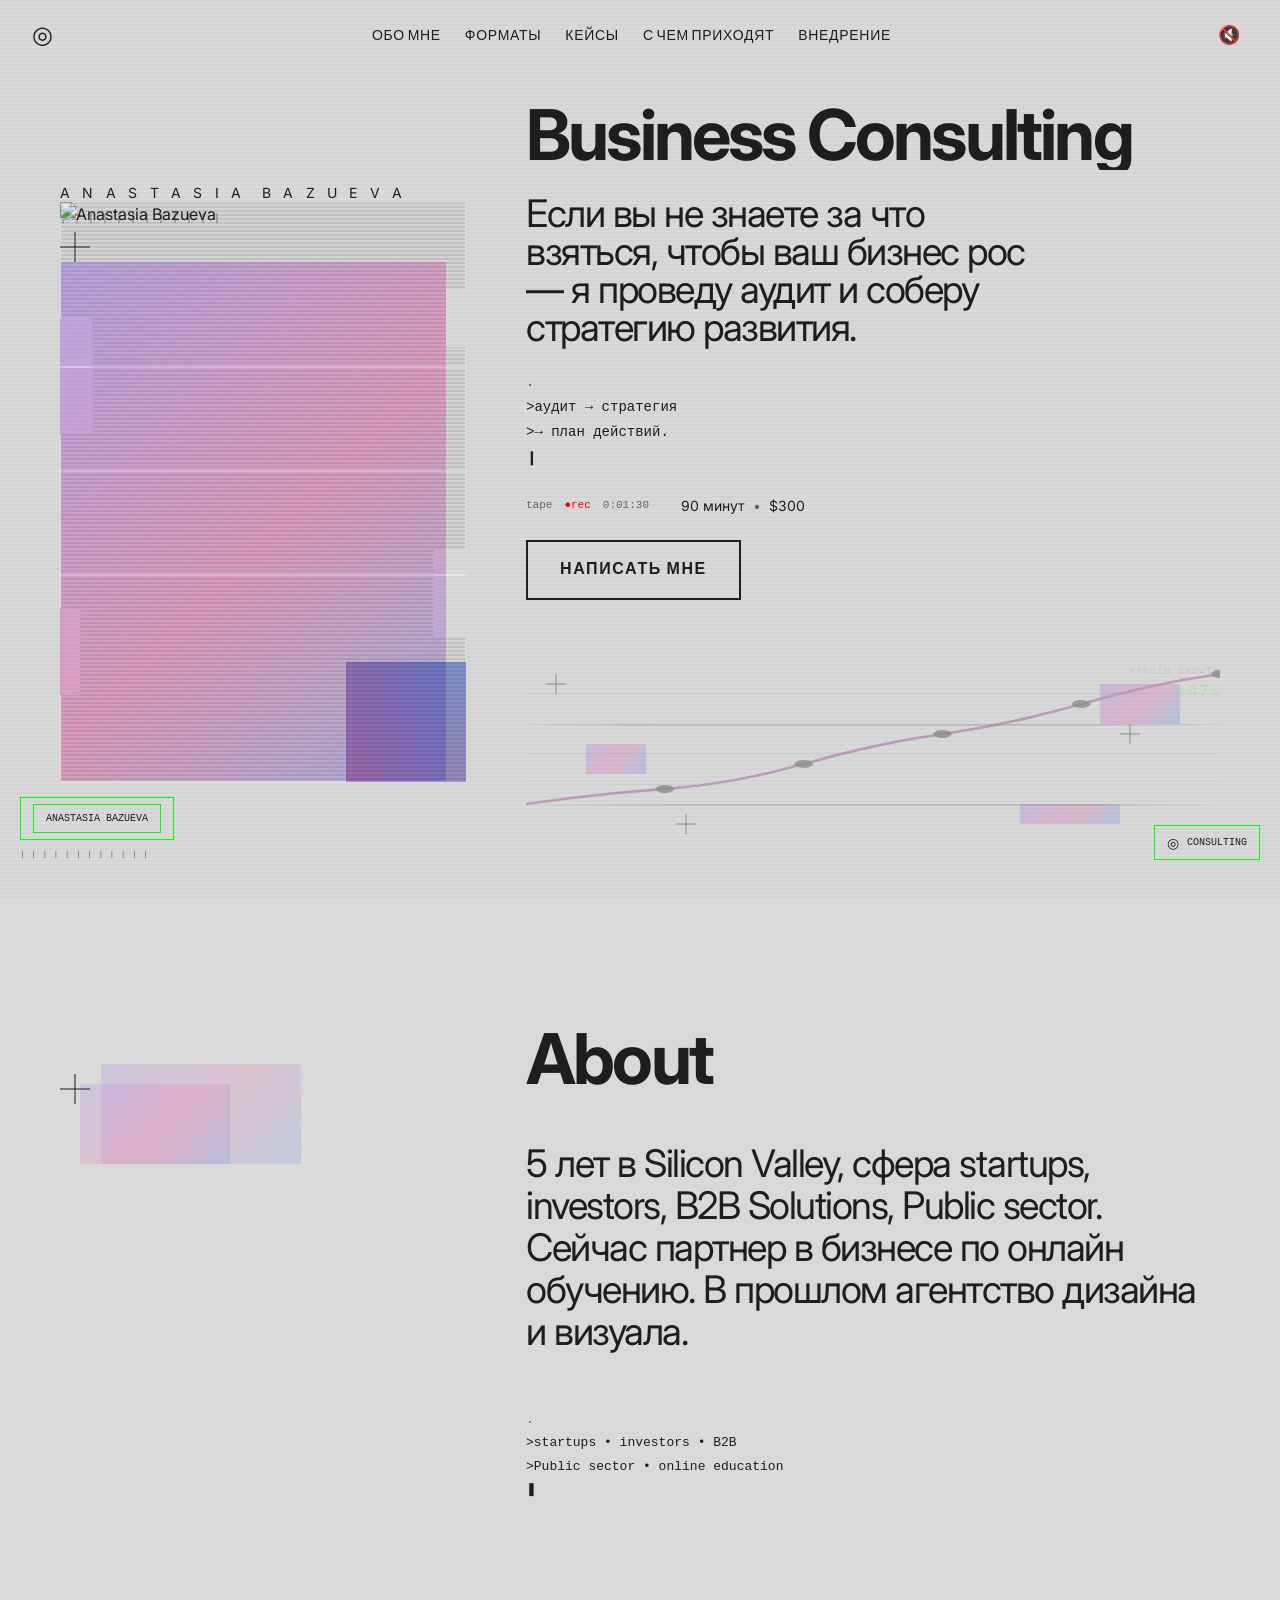
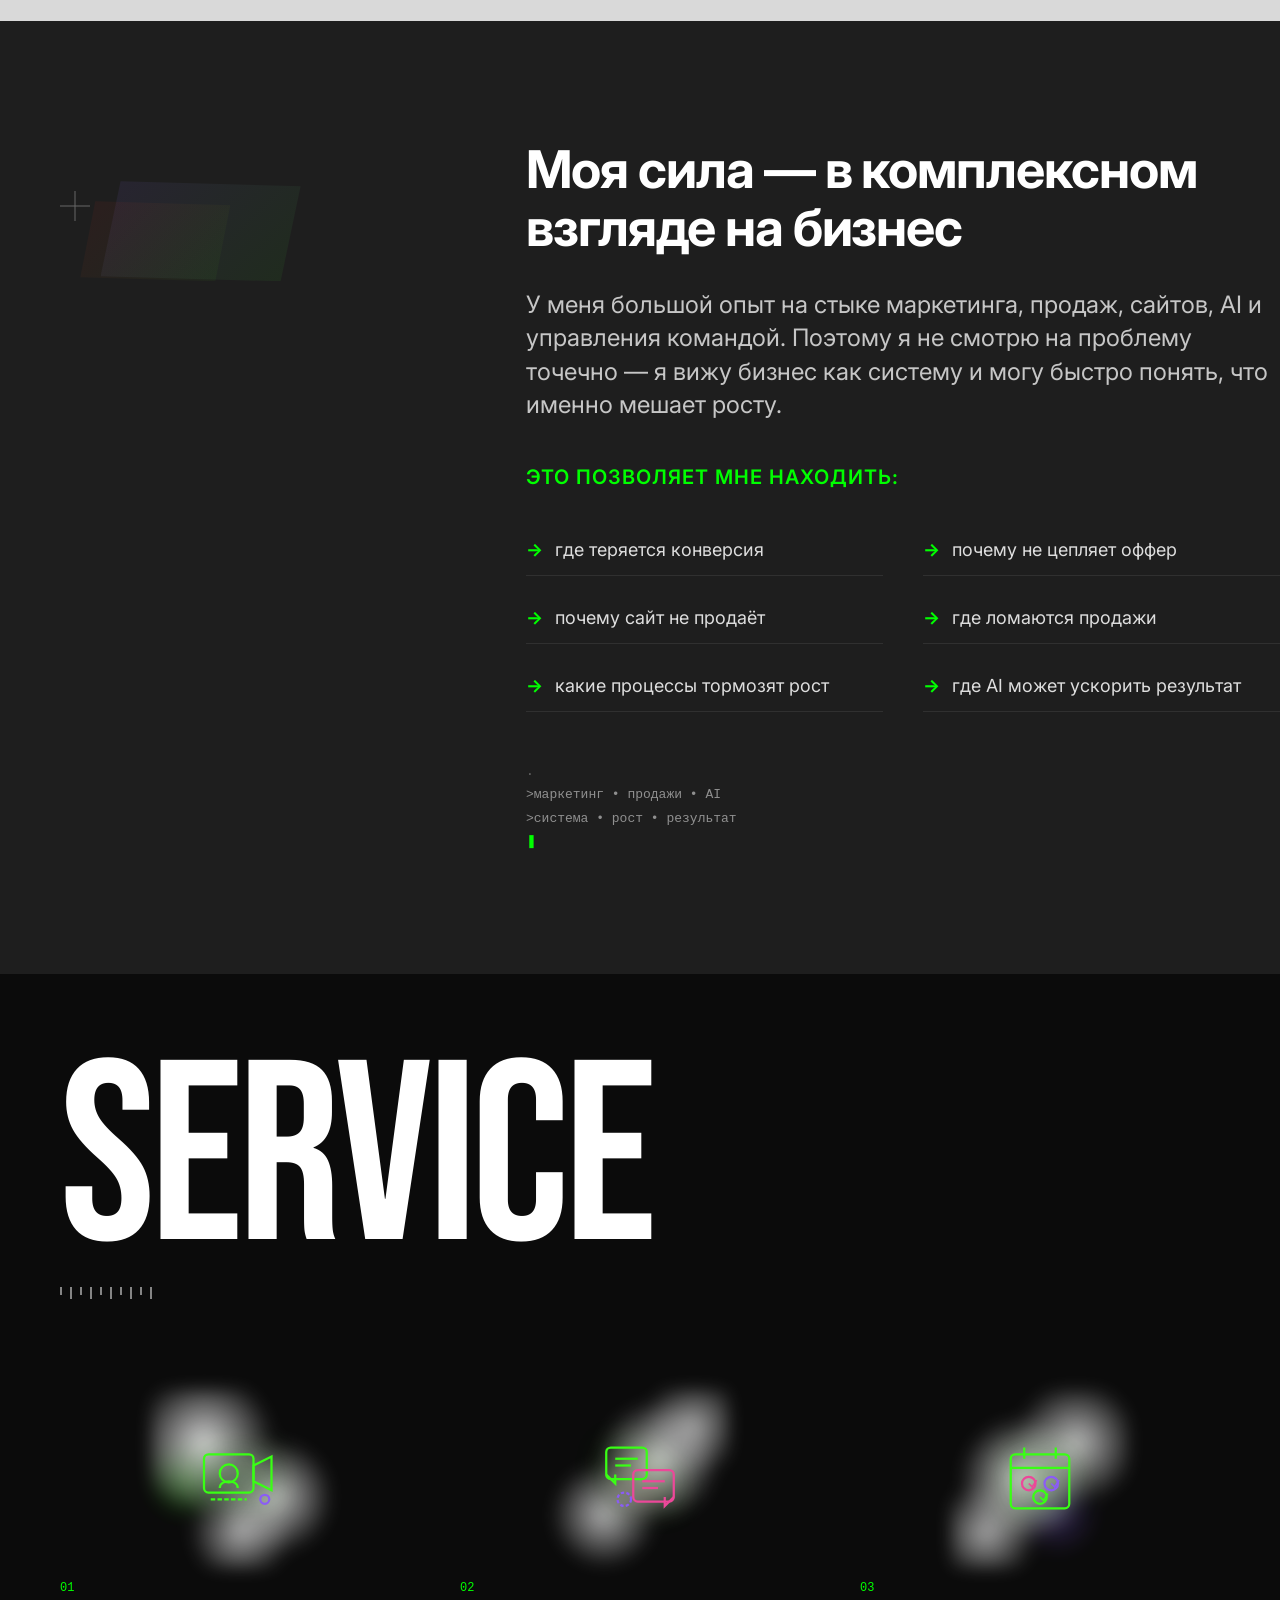
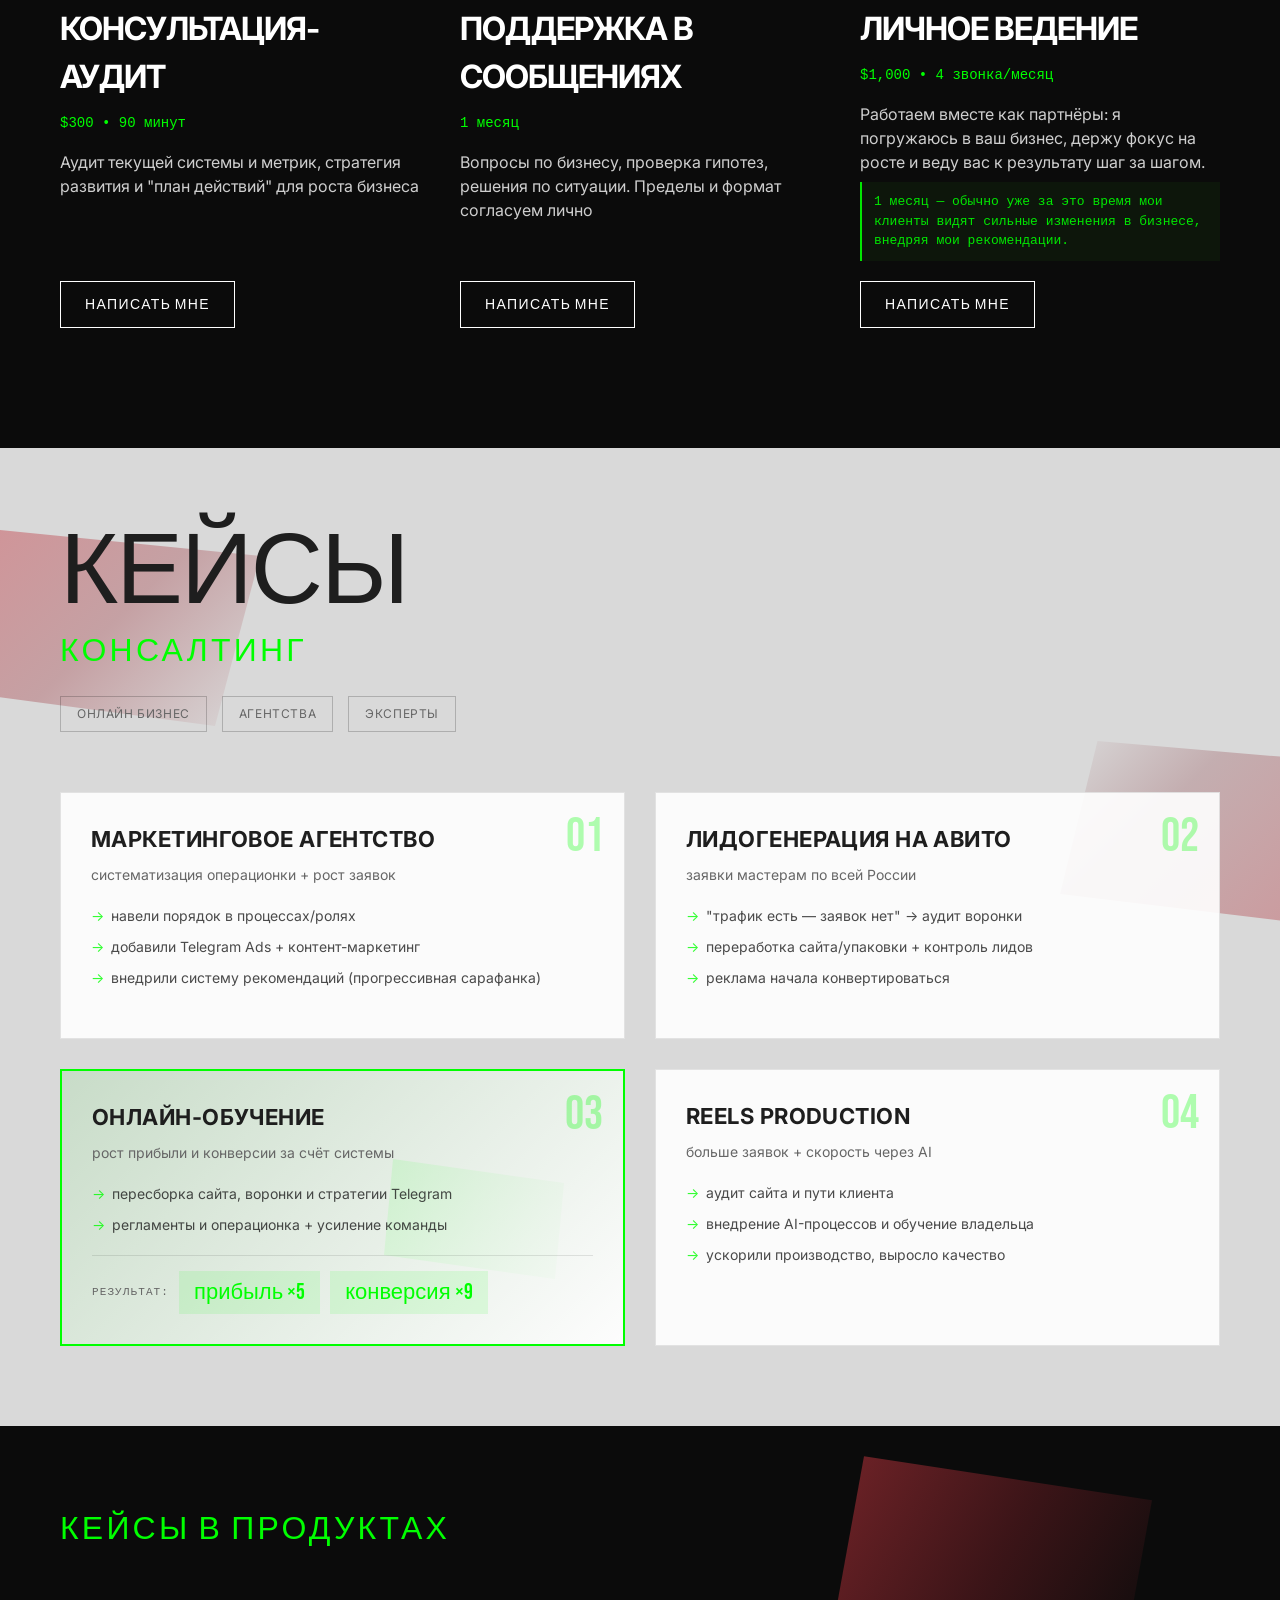
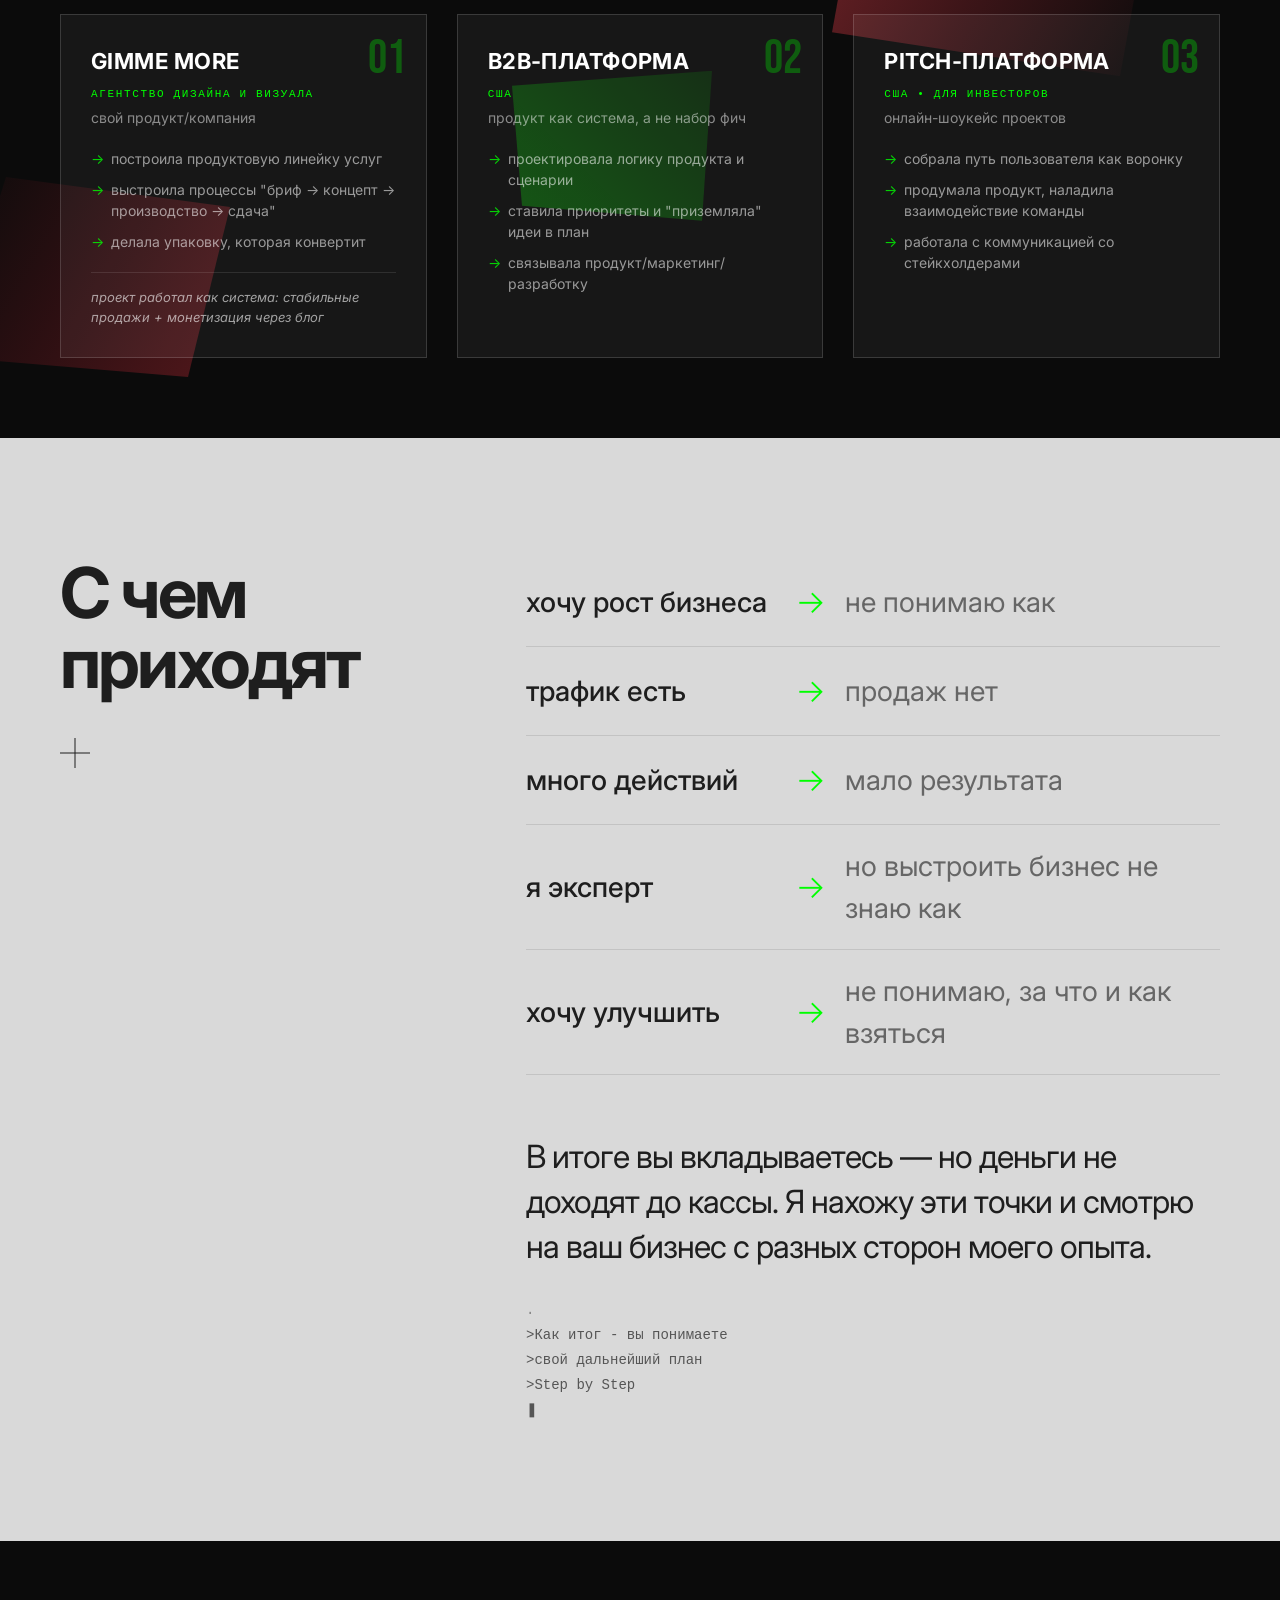
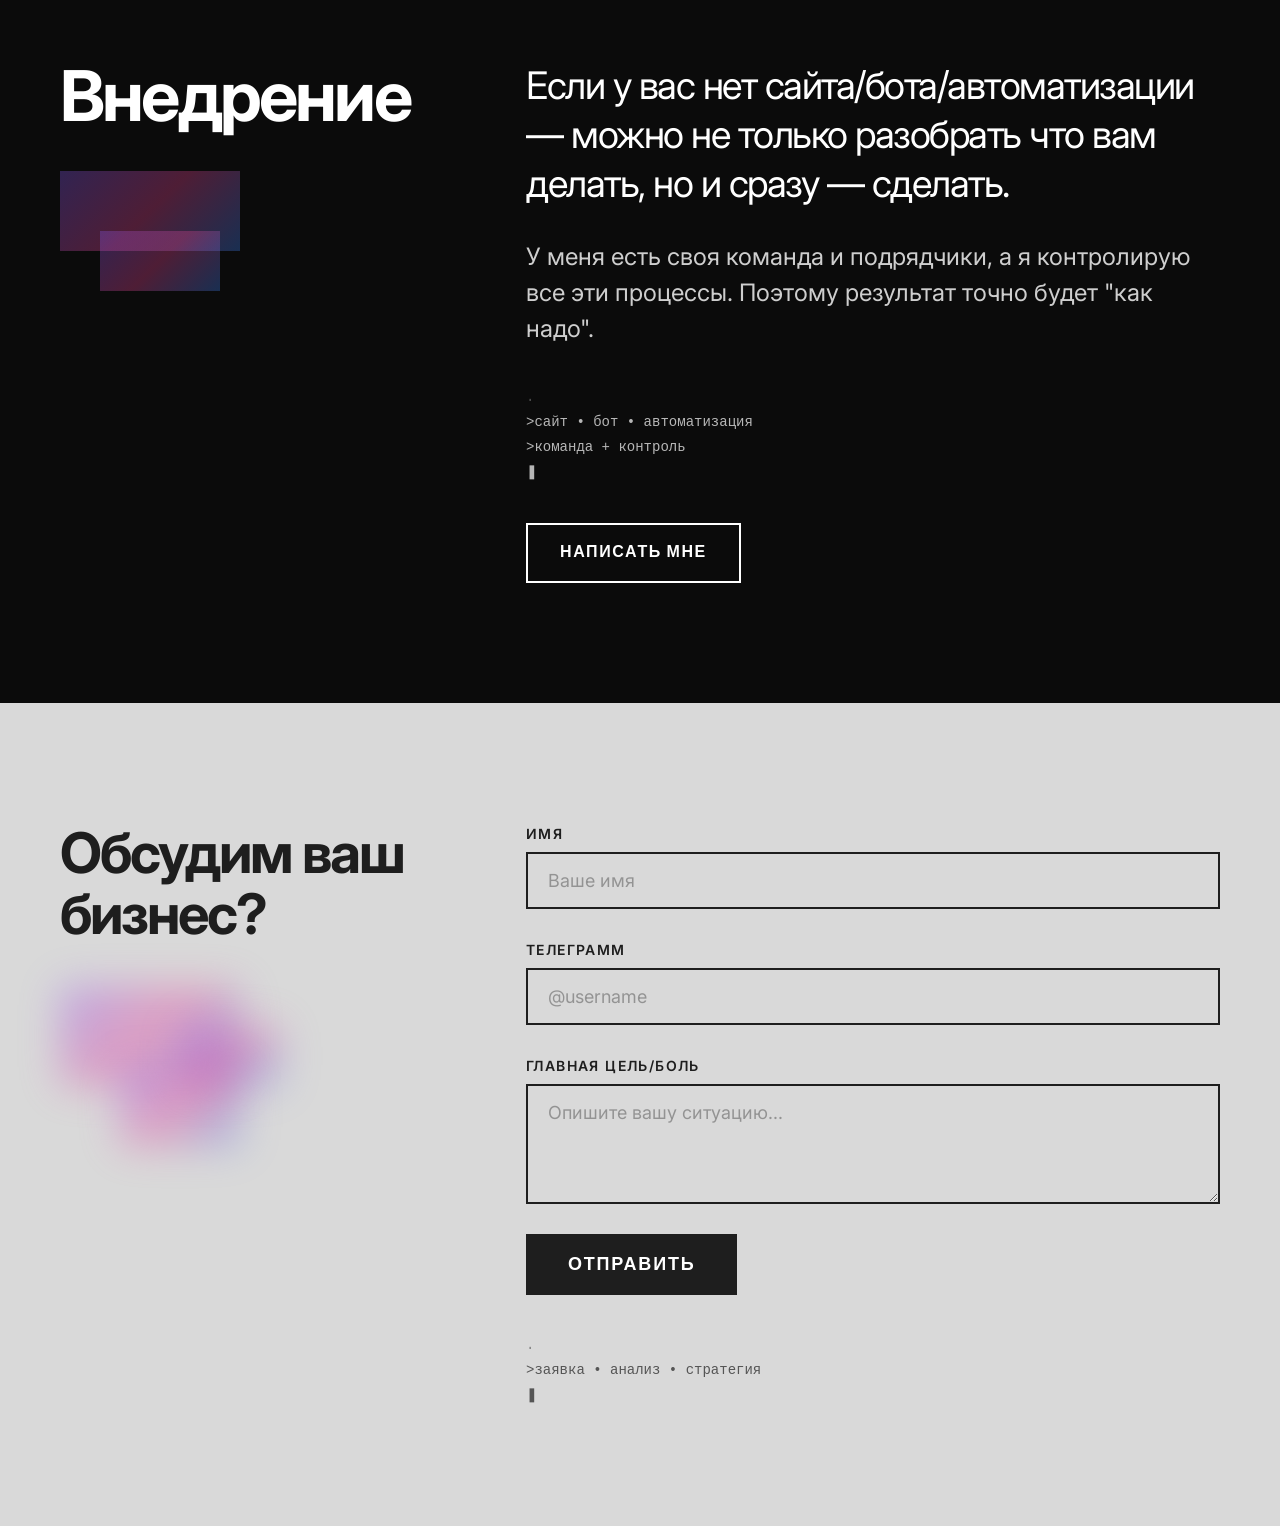
==== commit 1eaa1533: "Update card 03: Личное ведение 000 4 звонка + note" ====
--- a/index.html
+++ b/index.html
@@ -449,9 +449,10 @@
                     </div>
                     <div class="format-card__content">
                         <div class="format-card__number">03</div>
-                        <h3 class="format-card__title-big">Подписка на звонки</h3>
-                        <div class="format-card__price">$400 • 3 звонка/месяц</div>
-                        <p class="format-card__desc">Part-time партнёр-стратег в вашу команду: решения, приоритеты, контроль внедрения</p>
+                        <h3 class="format-card__title-big">Личное ведение</h3>
+                        <div class="format-card__price">$1,000 • 4 звонка/месяц</div>
+                        <p class="format-card__desc">Работаем вместе как партнёры: я погружаюсь в ваш бизнес, держу фокус на росте и веду вас к результату шаг за шагом.</p>
+                        <p class="format-card__note">1 месяц — обычно уже за это время мои клиенты видят сильные изменения в бизнесе, внедряя мои рекомендации.</p>
                         <a href="#contact" class="format-card__cta">НАПИСАТЬ МНЕ</a>
                     </div>
                 </div>
--- a/styles.css
+++ b/styles.css
@@ -1531,6 +1531,18 @@
     flex: 1;
 }
 
+.format-card__note {
+    font-family: var(--font-mono);
+    font-size: 13px;
+    line-height: 1.5;
+    color: var(--color-accent);
+    opacity: 0.9;
+    margin: -16px 0 20px 0;
+    padding: 10px 12px;
+    border-left: 2px solid var(--color-accent);
+    background: rgba(57, 255, 20, 0.05);
+}
+
 .format-card__cta {
     display: inline-block;
     padding: 12px 24px;
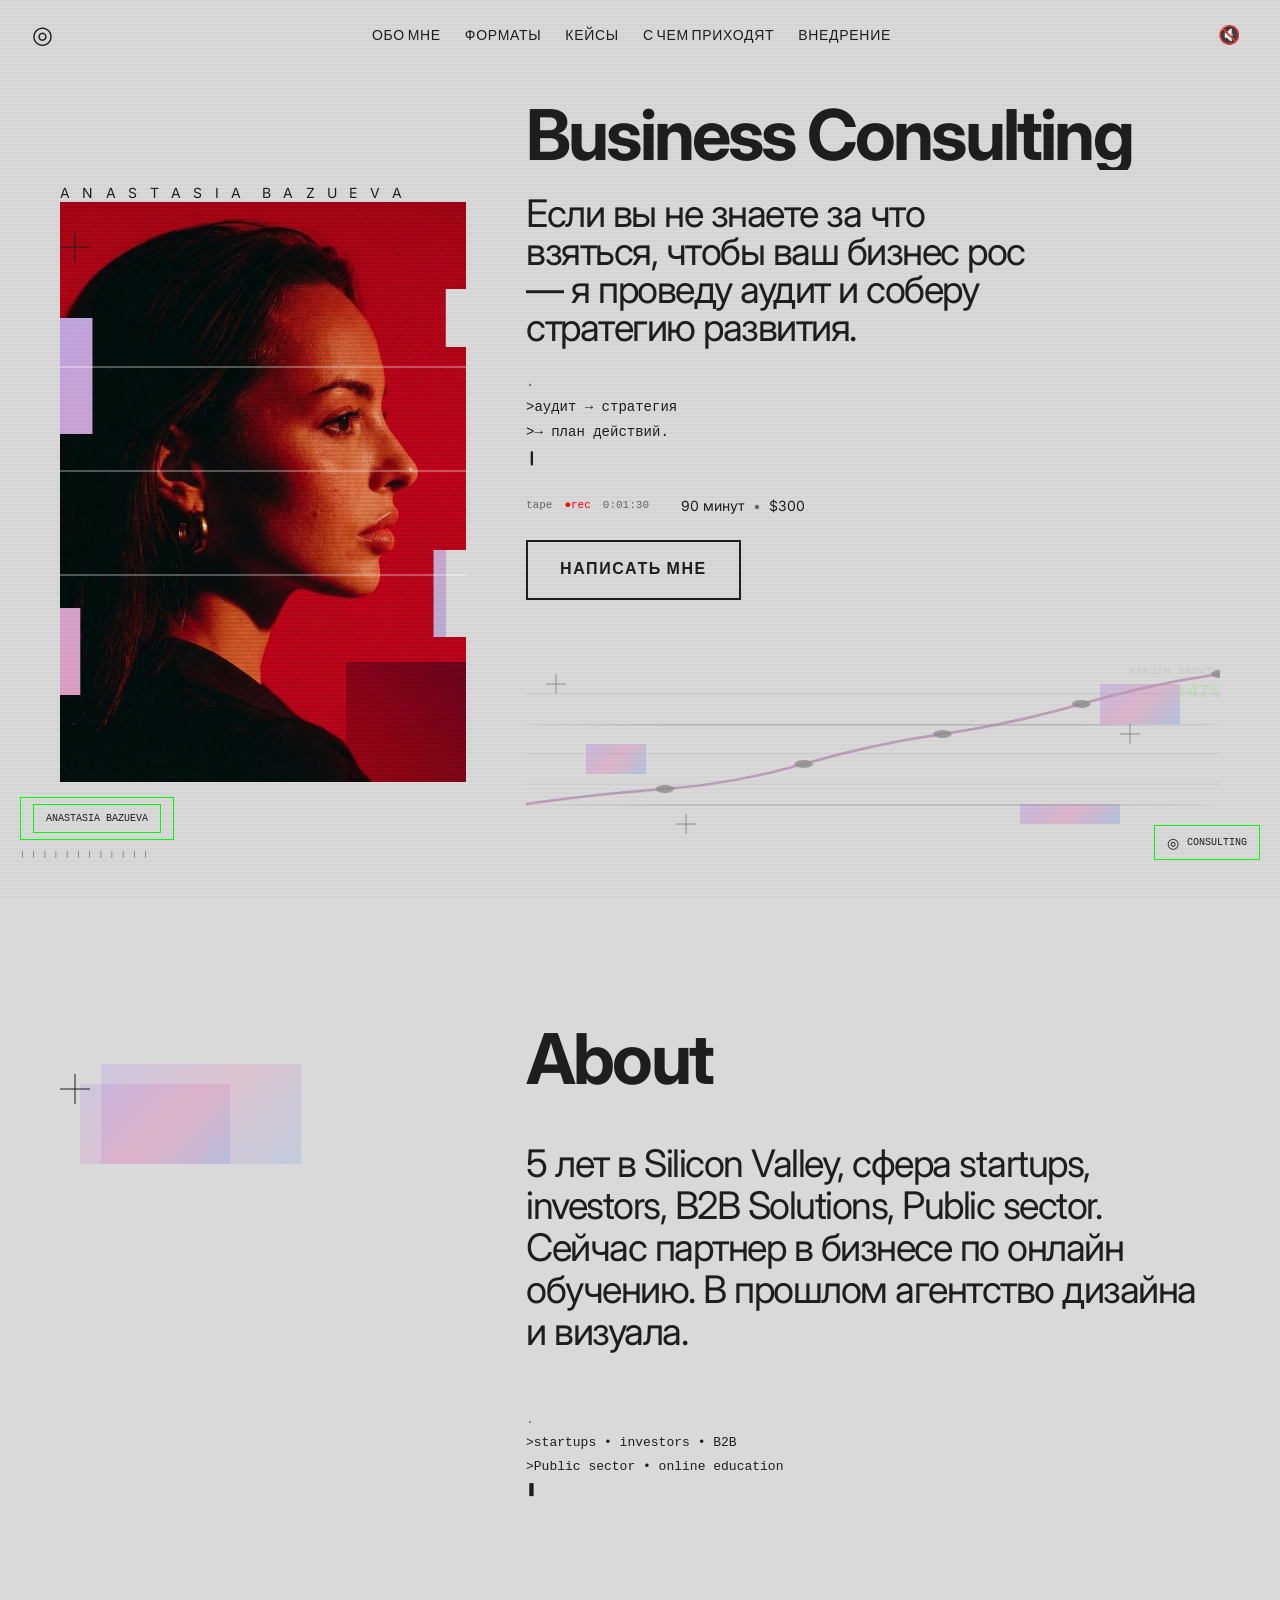
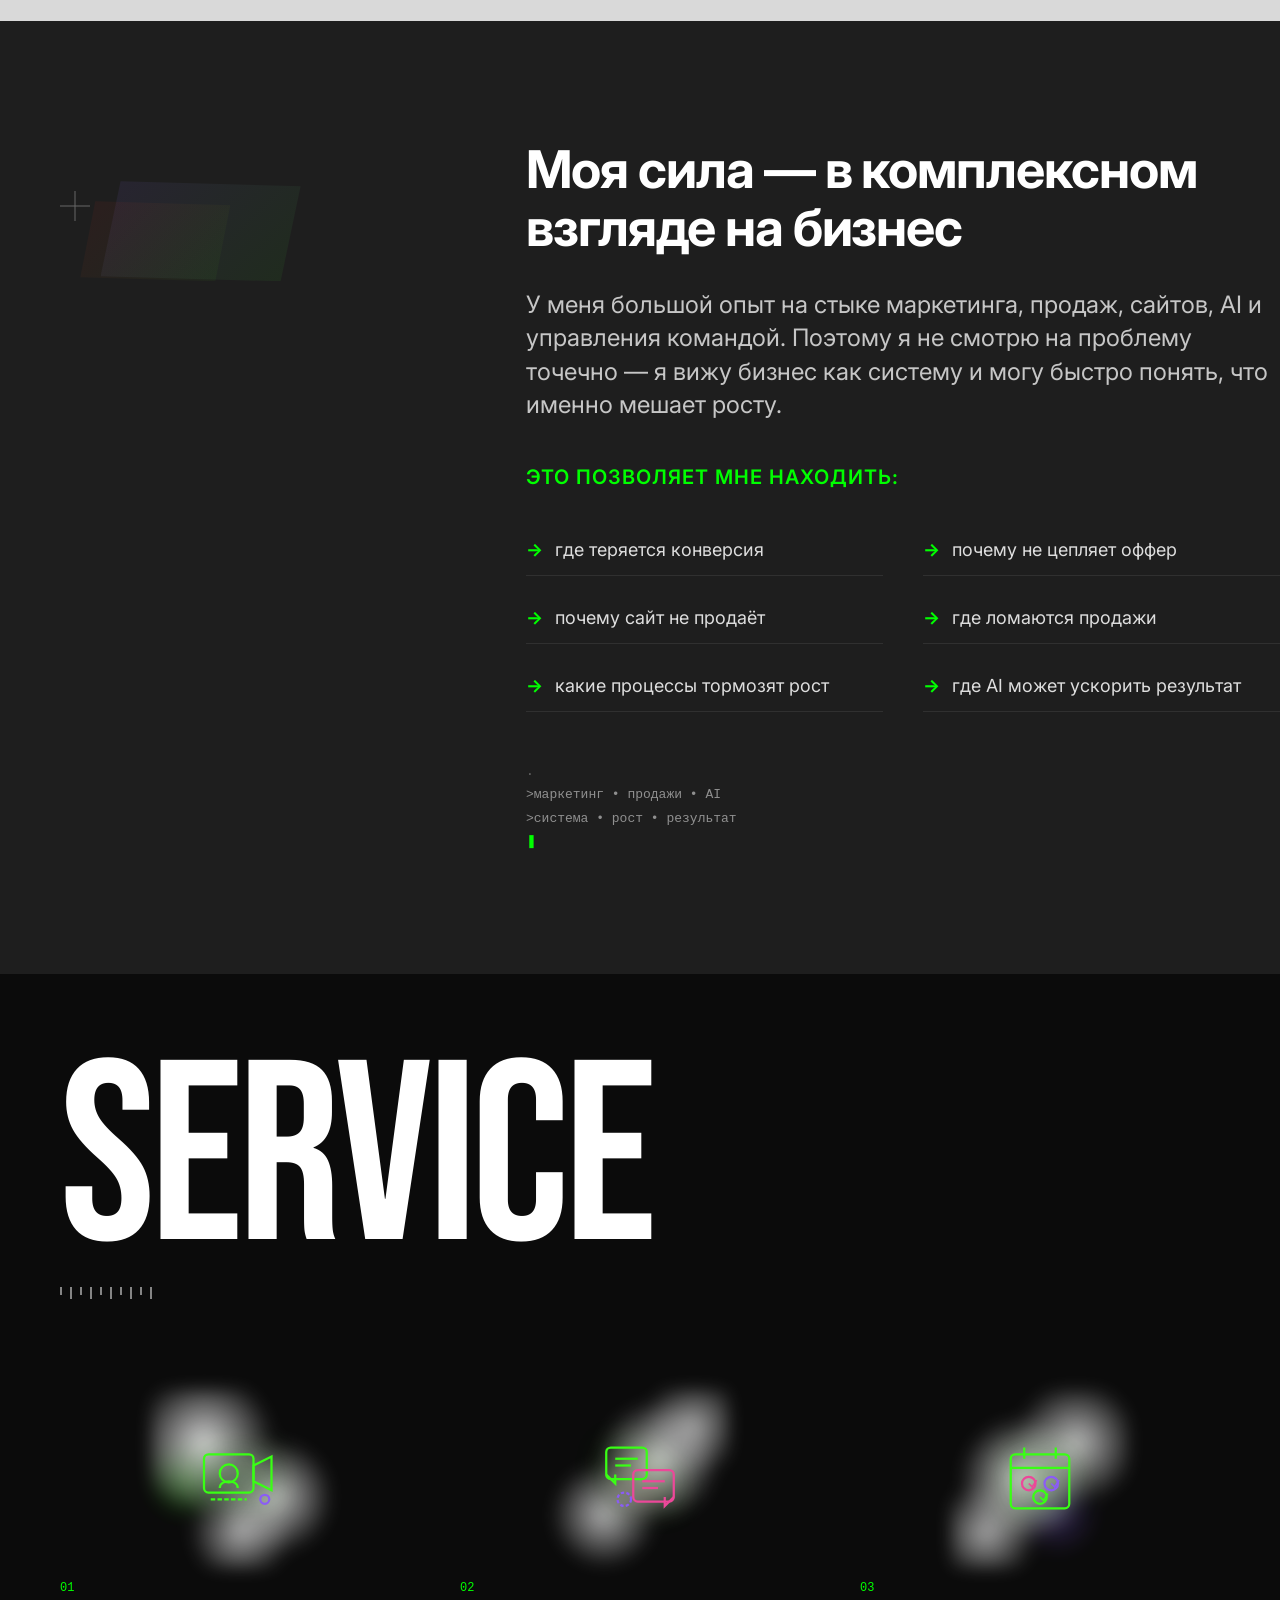
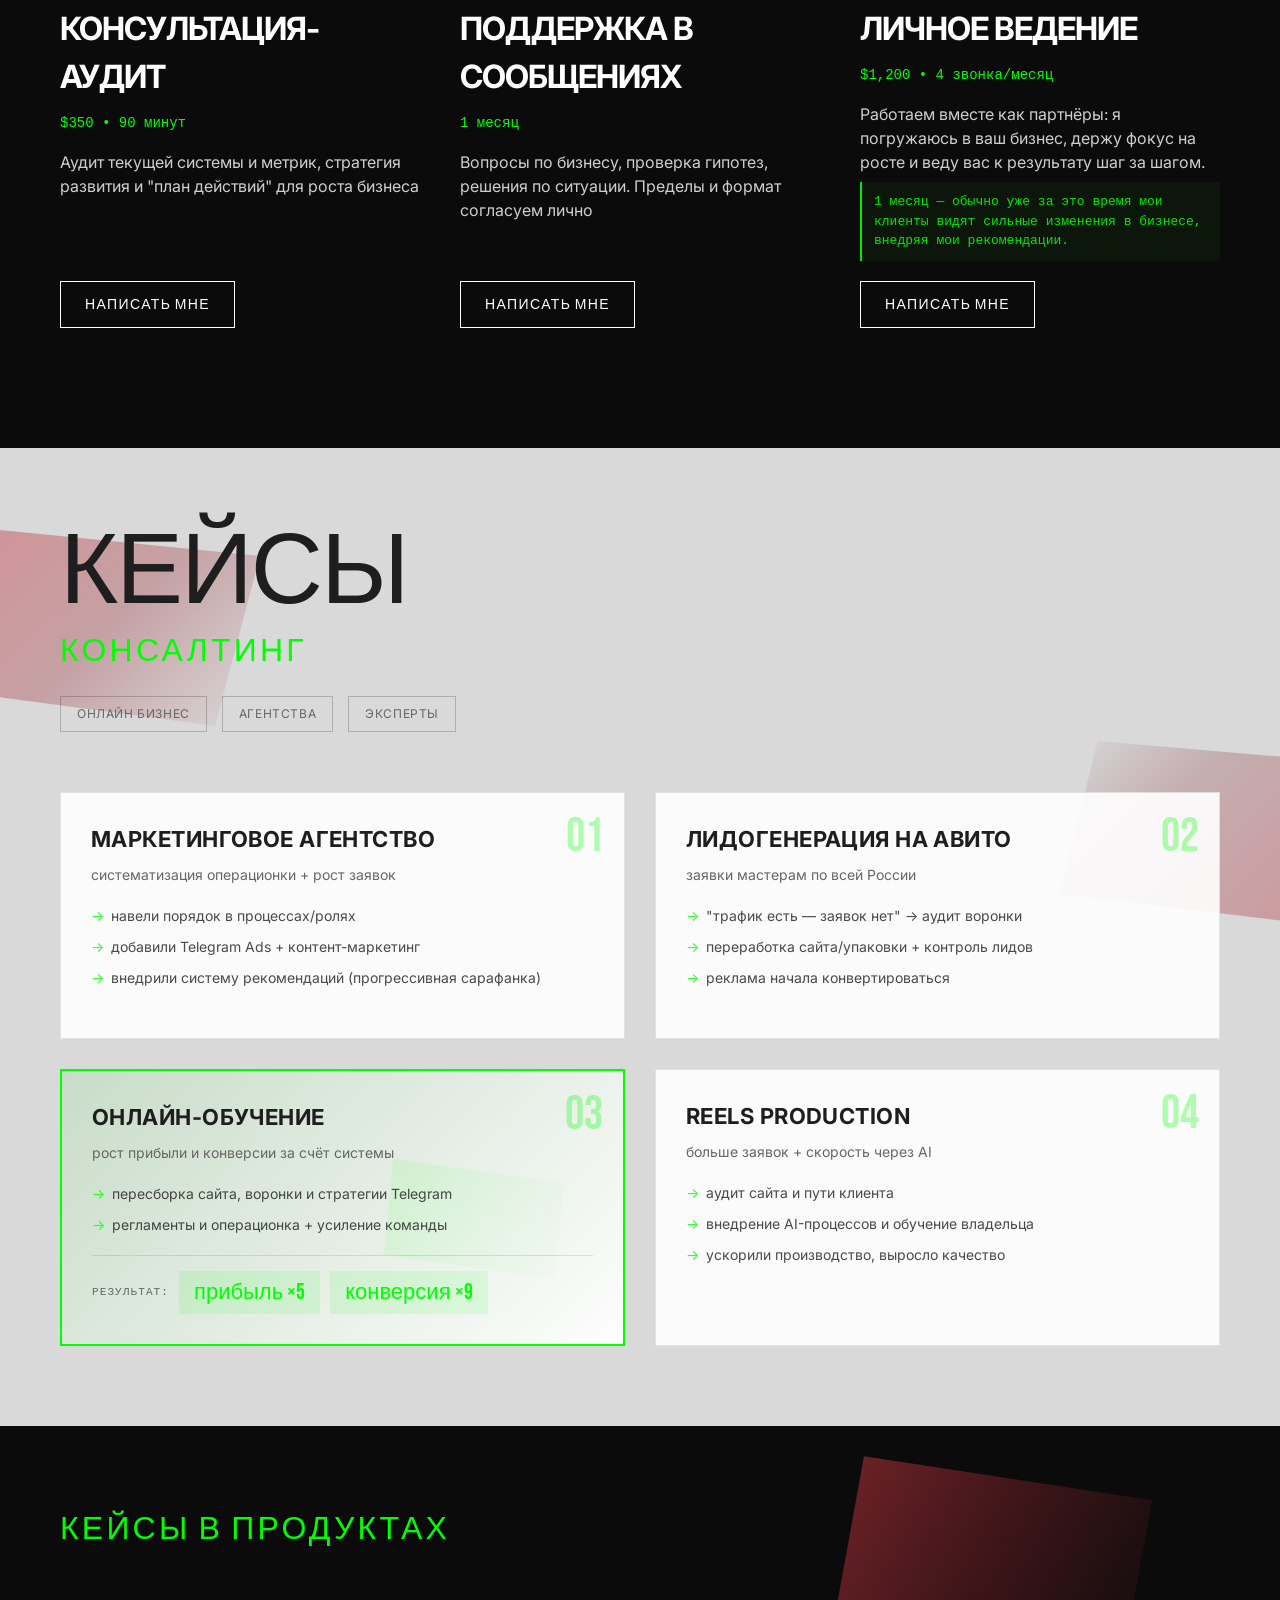
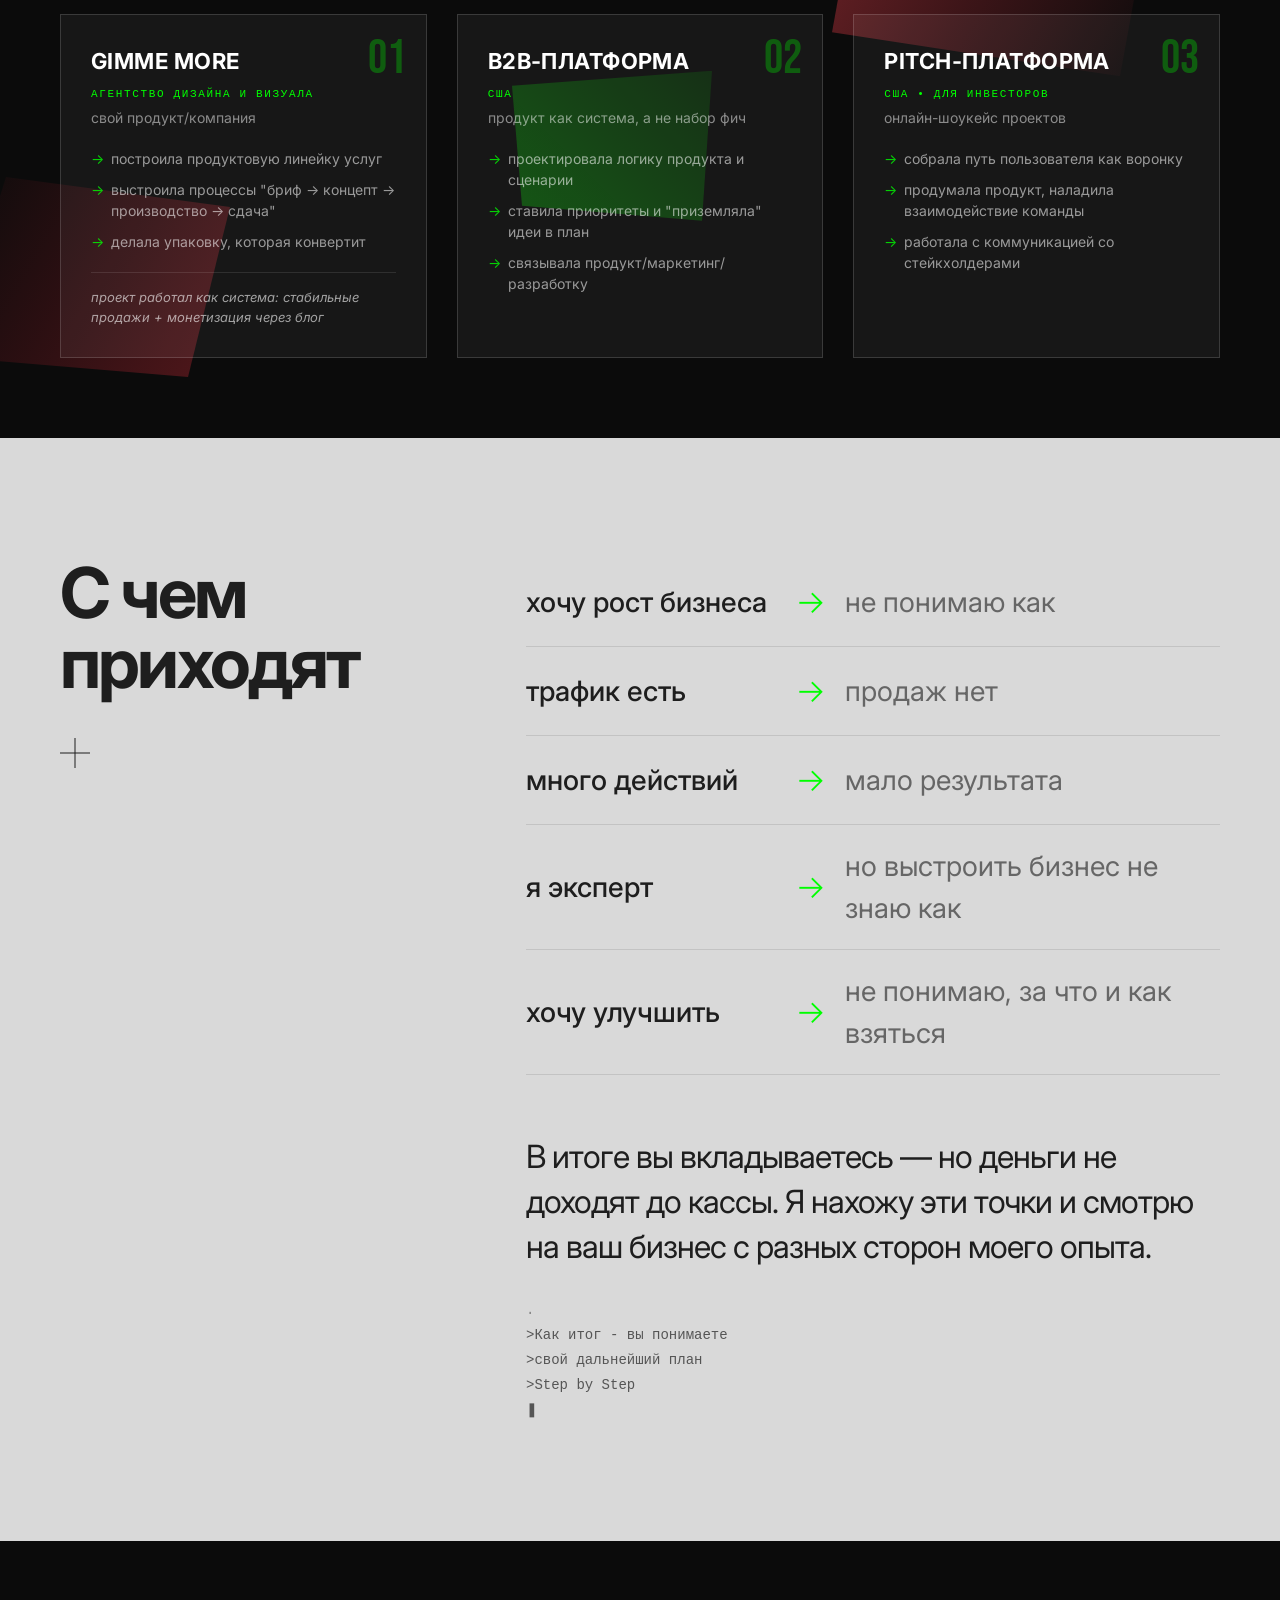
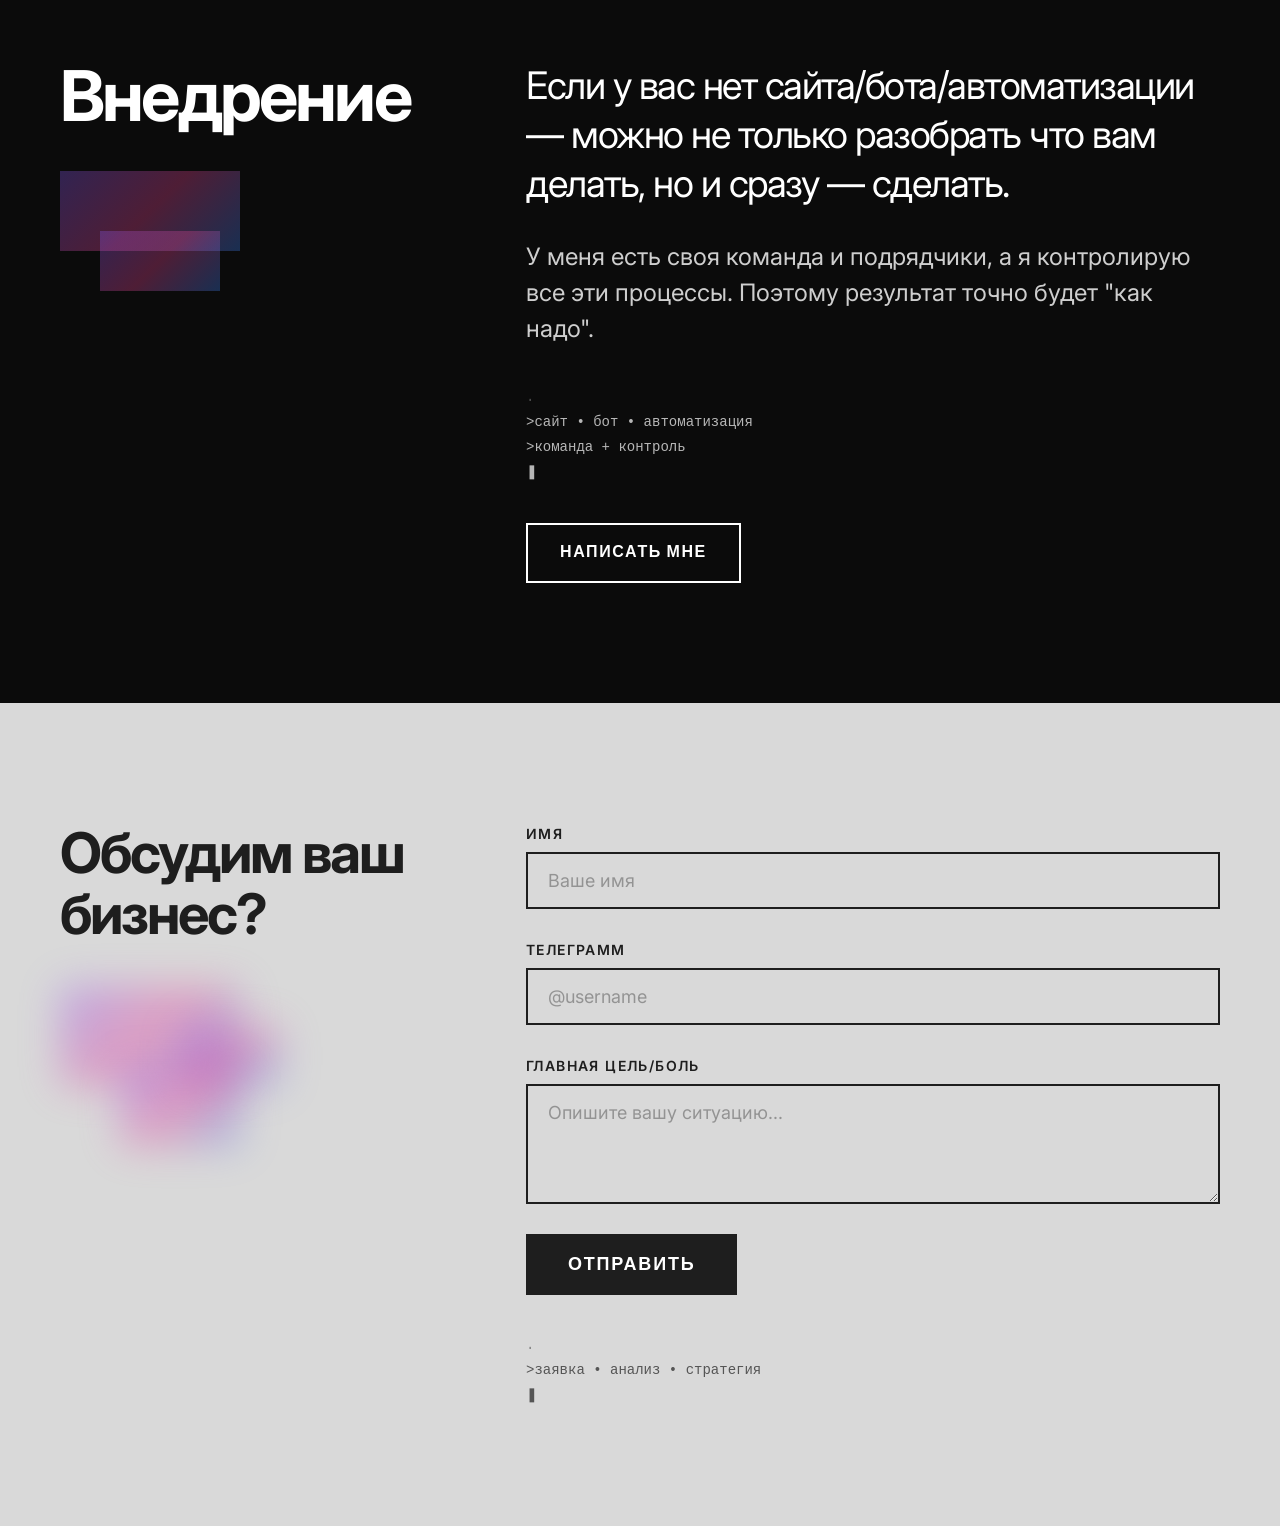
==== commit 5ca5e348: "Update prices: consultation 50, personal coaching 200" ====
--- a/index.html
+++ b/index.html
@@ -393,7 +393,7 @@
                     <div class="format-card__content">
                         <div class="format-card__number">01</div>
                         <h3 class="format-card__title-big">Консультация-аудит</h3>
-                        <div class="format-card__price">$300 • 90 минут</div>
+                        <div class="format-card__price">$350 • 90 минут</div>
                         <p class="format-card__desc">Аудит текущей системы и метрик, стратегия развития и "план действий" для роста бизнеса</p>
                         <a href="#contact" class="format-card__cta">НАПИСАТЬ МНЕ</a>
                     </div>
@@ -450,7 +450,7 @@
                     <div class="format-card__content">
                         <div class="format-card__number">03</div>
                         <h3 class="format-card__title-big">Личное ведение</h3>
-                        <div class="format-card__price">$1,000 • 4 звонка/месяц</div>
+                        <div class="format-card__price">$1,200 • 4 звонка/месяц</div>
                         <p class="format-card__desc">Работаем вместе как партнёры: я погружаюсь в ваш бизнес, держу фокус на росте и веду вас к результату шаг за шагом.</p>
                         <p class="format-card__note">1 месяц — обычно уже за это время мои клиенты видят сильные изменения в бизнесе, внедряя мои рекомендации.</p>
                         <a href="#contact" class="format-card__cta">НАПИСАТЬ МНЕ</a>
